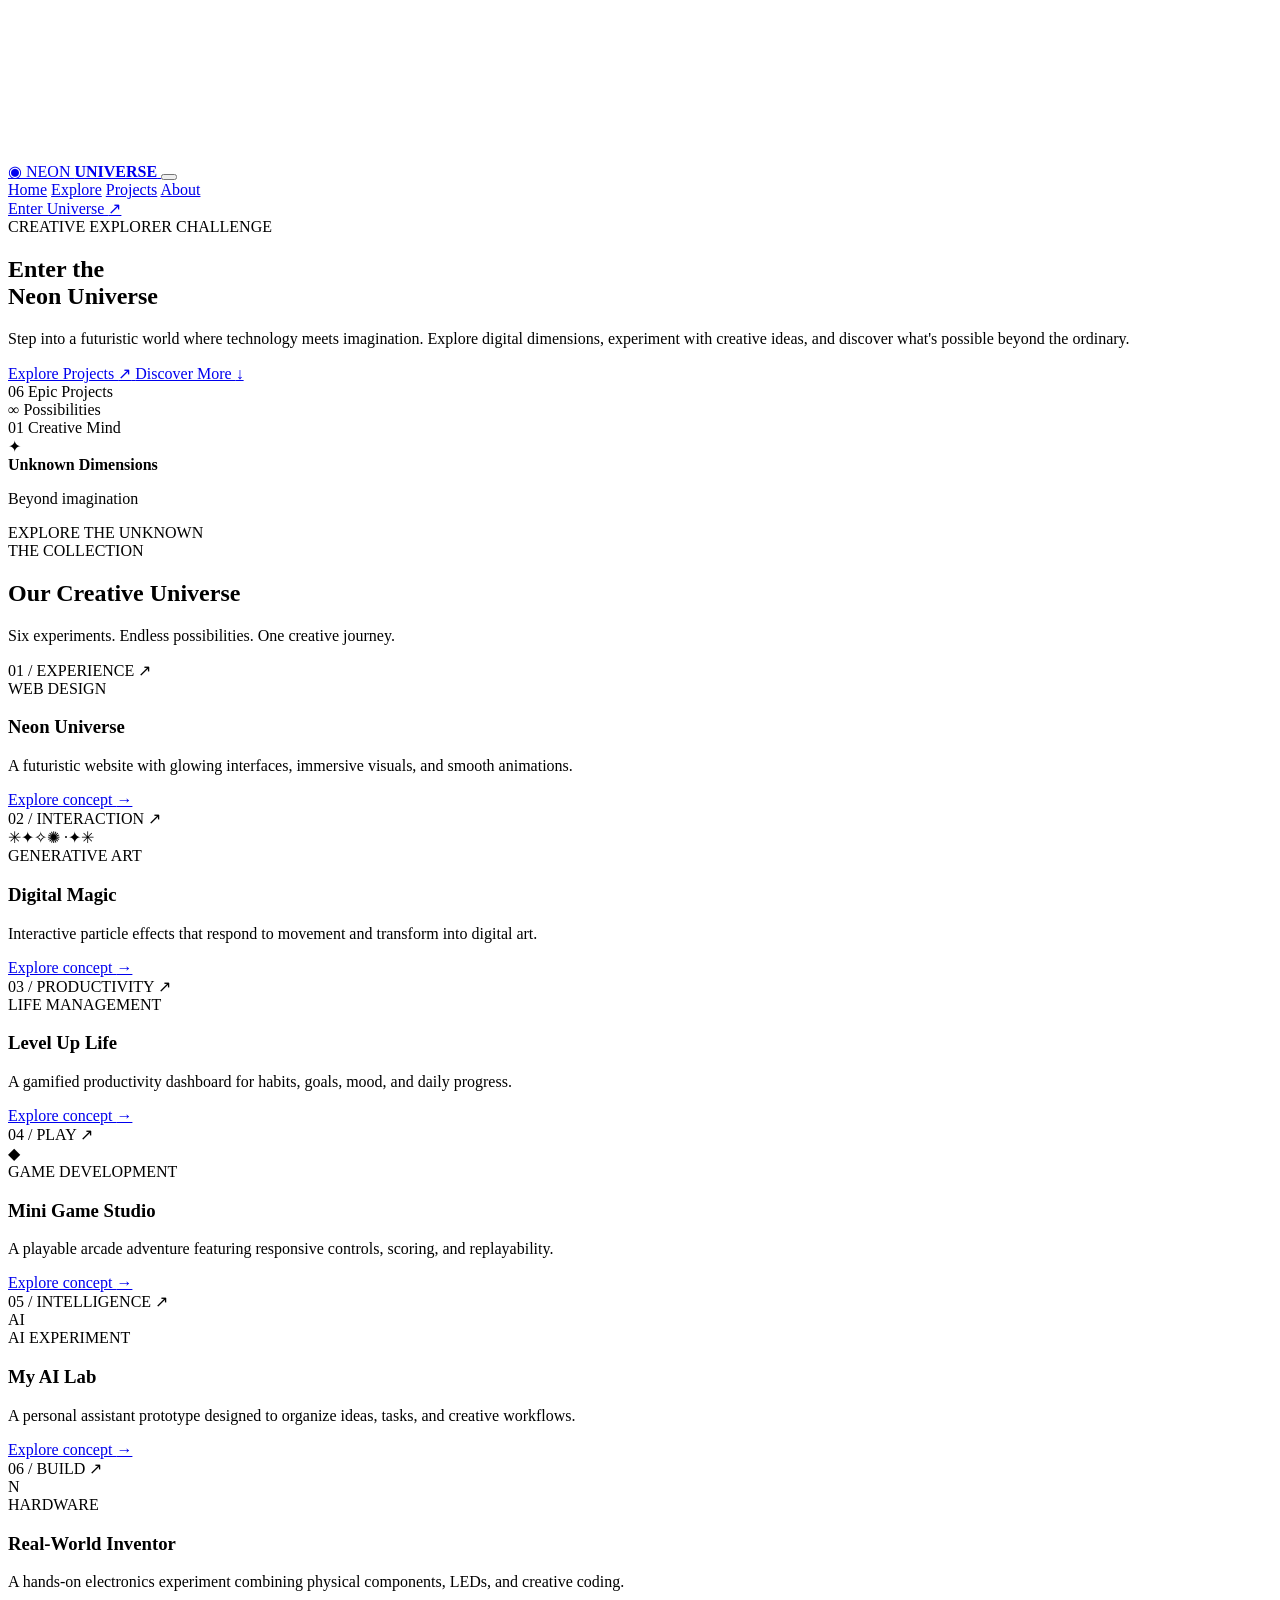
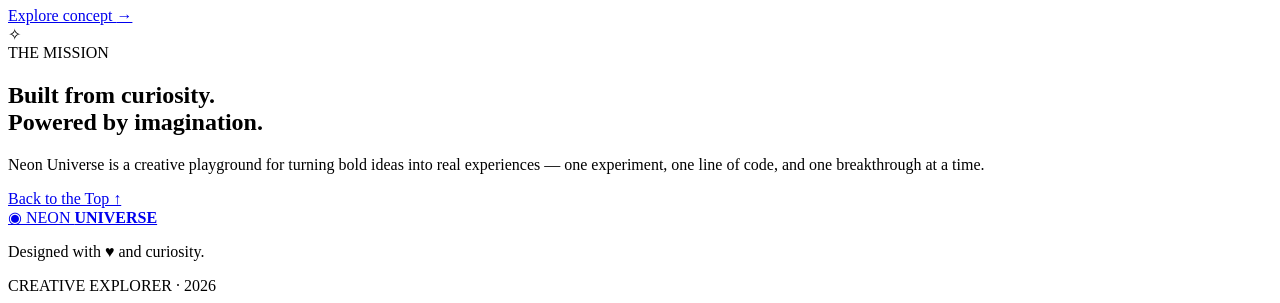
==== neon-universe/index.html @ ea3e5527 "Create index.html" ====
<!DOCTYPE html>
<html lang="en">
<head>
  <meta charset="UTF-8">
  <meta name="viewport" content="width=device-width, initial-scale=1.0">
  <meta name="theme-color" content="#050510">

  <title>Neon Universe | Explore Beyond</title>
  <meta name="description" content="Step into Neon Universe — a futuristic world of creative experiments, interactive projects, digital art and technology.">

  <link rel="preconnect" href="https://fonts.googleapis.com">
  <link rel="preconnect" href="https://fonts.gstatic.com" crossorigin>
  <link href="https://fonts.googleapis.com/css2?family=Inter:wght@400;500;600;700;800;900&display=swap" rel="stylesheet">

  <link rel="stylesheet" href="style.css">
  <script src="script.js" defer></script>
</head>

<body>
  <div class="ambient ambient-one"></div>
  <div class="ambient ambient-two"></div>
  <canvas id="starfield" aria-hidden="true"></canvas>

  <!-- Navigation -->
  <header class="site-header">
    <nav class="navbar container" aria-label="Main navigation">
      <a href="#home" class="brand" aria-label="Neon Universe home">
        <span class="brand-icon">◉</span>
        <span>NEON <strong>UNIVERSE</strong></span>
      </a>

      <button
        class="menu-toggle"
        id="menu-toggle"
        aria-label="Open navigation"
        aria-expanded="false"
        aria-controls="nav-links"
      >
        <span></span>
        <span></span>
        <span></span>
      </button>

      <div class="nav-links" id="nav-links">
        <a href="#home" class="nav-link active">Home</a>
        <a href="#explore" class="nav-link">Explore</a>
        <a href="#projects" class="nav-link">Projects</a>
        <a href="#about" class="nav-link">About</a>
      </div>

      <a href="#projects" class="nav-cta">
        Enter Universe <span aria-hidden="true">↗</span>
      </a>
    </nav>
  </header>

  <main>
    <!-- Hero -->
    <section class="hero container" id="home">
      <div class="hero-content">
        <div class="eyebrow">
          <span class="status-dot"></span>
          CREATIVE EXPLORER CHALLENGE
        </div>

        <h1>
          Enter the<br>
          <span class="gradient-text">Neon Universe</span>
        </h1>

        <p class="hero-description">
          Step into a futuristic world where technology meets imagination.
          Explore digital dimensions, experiment with creative ideas, and
          discover what's possible beyond the ordinary.
        </p>

        <div class="hero-actions">
          <a href="#projects" class="button button-primary">
            Explore Projects <span aria-hidden="true">↗</span>
          </a>

          <a href="#about" class="button button-secondary">
            Discover More <span aria-hidden="true">↓</span>
          </a>
        </div>

        <div class="hero-stats">
          <div class="stat">
            <span class="stat-number">06</span>
            <span class="stat-label">Epic Projects</span>
          </div>

          <div class="stat-divider"></div>

          <div class="stat">
            <span class="stat-number">∞</span>
            <span class="stat-label">Possibilities</span>
          </div>

          <div class="stat-divider"></div>

          <div class="stat">
            <span class="stat-number">01</span>
            <span class="stat-label">Creative Mind</span>
          </div>
        </div>
      </div>

      <div class="hero-visual" id="explore">
        <div class="orbit orbit-one"></div>
        <div class="orbit orbit-two"></div>
        <div class="orbit orbit-three"></div>

        <div class="planet">
          <div class="planet-glow"></div>
          <div class="planet-surface"></div>
        </div>

        <div class="planet-moon"></div>

        <div class="floating-card">
          <span class="floating-card-icon">✦</span>
          <div>
            <strong>Unknown Dimensions</strong>
            <p>Beyond imagination</p>
          </div>
          <span class="live-indicator"></span>
        </div>

        <div class="visual-caption">
          <span class="caption-line"></span>
          <span>EXPLORE THE UNKNOWN</span>
        </div>
      </div>
    </section>

    <!-- Projects -->
    <section class="projects-section container" id="projects">
      <div class="section-heading">
        <span class="section-kicker">THE COLLECTION</span>
        <h2>Our Creative <span class="gradient-text">Universe</span></h2>
        <p>Six experiments. Endless possibilities. One creative journey.</p>
      </div>

      <div class="project-grid">
        <article class="project-card project-neon">
          <div class="project-top">
            <span class="project-number">01 / EXPERIENCE</span>
            <span class="project-arrow">↗</span>
          </div>
          <div class="project-art art-planet">
            <div class="mini-orbit"></div>
            <div class="mini-planet"></div>
          </div>
          <div class="project-info">
            <span class="project-tag">WEB DESIGN</span>
            <h3>Neon Universe</h3>
            <p>A futuristic website with glowing interfaces, immersive visuals, and smooth animations.</p>
            <a href="#home" class="project-link">Explore concept <span>→</span></a>
          </div>
        </article>

        <article class="project-card project-particles">
          <div class="project-top">
            <span class="project-number">02 / INTERACTION</span>
            <span class="project-arrow">↗</span>
          </div>
          <div class="project-art art-particles">
            <span>✳</span><span>✦</span><span>✧</span><span>✺</span>
            <span>·</span><span>✦</span><span>✳</span>
          </div>
          <div class="project-info">
            <span class="project-tag">GENERATIVE ART</span>
            <h3>Digital Magic</h3>
            <p>Interactive particle effects that respond to movement and transform into digital art.</p>
            <a href="#about" class="project-link">Explore concept <span>→</span></a>
          </div>
        </article>

        <article class="project-card project-life">
          <div class="project-top">
            <span class="project-number">03 / PRODUCTIVITY</span>
            <span class="project-arrow">↗</span>
          </div>
          <div class="project-art art-dashboard">
            <div class="dashboard-window">
              <span class="dashboard-dot"></span>
              <span class="dashboard-dot"></span>
              <span class="dashboard-dot"></span>
              <div class="dashboard-ring"></div>
              <div class="dashboard-bars">
                <i></i><i></i><i></i><i></i><i></i><i></i>
              </div>
            </div>
          </div>
          <div class="project-info">
            <span class="project-tag">LIFE MANAGEMENT</span>
            <h3>Level Up Life</h3>
            <p>A gamified productivity dashboard for habits, goals, mood, and daily progress.</p>
            <a href="#about" class="project-link">Explore concept <span>→</span></a>
          </div>
        </article>

        <article class="project-card project-game">
          <div class="project-top">
            <span class="project-number">04 / PLAY</span>
            <span class="project-arrow">↗</span>
          </div>
          <div class="project-art art-game">
            <div class="game-star star-a"></div>
            <div class="game-star star-b"></div>
            <div class="game-platform platform-a"></div>
            <div class="game-platform platform-b"></div>
            <div class="game-character">◆</div>
          </div>
          <div class="project-info">
            <span class="project-tag">GAME DEVELOPMENT</span>
            <h3>Mini Game Studio</h3>
            <p>A playable arcade adventure featuring responsive controls, scoring, and replayability.</p>
            <a href="#about" class="project-link">Explore concept <span>→</span></a>
          </div>
        </article>

        <article class="project-card project-ai">
          <div class="project-top">
            <span class="project-number">05 / INTELLIGENCE</span>
            <span class="project-arrow">↗</span>
          </div>
          <div class="project-art art-ai">
            <div class="ai-core">AI</div>
            <div class="ai-ring ai-ring-one"></div>
            <div class="ai-ring ai-ring-two"></div>
            <span class="ai-node node-a"></span>
            <span class="ai-node node-b"></span>
            <span class="ai-node node-c"></span>
          </div>
          <div class="project-info">
            <span class="project-tag">AI EXPERIMENT</span>
            <h3>My AI Lab</h3>
            <p>A personal assistant prototype designed to organize ideas, tasks, and creative workflows.</p>
            <a href="#about" class="project-link">Explore concept <span>→</span></a>
          </div>
        </article>

        <article class="project-card project-inventor">
          <div class="project-top">
            <span class="project-number">06 / BUILD</span>
            <span class="project-arrow">↗</span>
          </div>
          <div class="project-art art-hardware">
            <div class="hardware-chip">N</div>
            <div class="circuit circuit-a"></div>
            <div class="circuit circuit-b"></div>
            <div class="circuit circuit-c"></div>
          </div>
          <div class="project-info">
            <span class="project-tag">HARDWARE</span>
            <h3>Real-World Inventor</h3>
            <p>A hands-on electronics experiment combining physical components, LEDs, and creative coding.</p>
            <a href="#about" class="project-link">Explore concept <span>→</span></a>
          </div>
        </article>
      </div>
    </section>

    <!-- About -->
    <section class="about-section container" id="about">
      <div class="about-panel">
        <div class="about-symbol">✧</div>
        <div class="about-content">
          <span class="section-kicker">THE MISSION</span>
          <h2>Built from curiosity.<br><span class="gradient-text">Powered by imagination.</span></h2>
          <p>
            Neon Universe is a creative playground for turning bold ideas into
            real experiences — one experiment, one line of code, and one
            breakthrough at a time.
          </p>
          <a href="#home" class="button button-primary">Back to the Top ↑</a>
        </div>
      </div>
    </section>
  </main>

  <!-- Footer -->
  <footer class="site-footer">
    <div class="container footer-inner">
      <a href="#home" class="brand">
        <span class="brand-icon">◉</span>
        <span>NEON <strong>UNIVERSE</strong></span>
      </a>

      <p>Designed with <span class="heart">♥</span> and curiosity.</p>

      <span class="footer-credit">CREATIVE EXPLORER · 2026</span>
    </div>
  </footer>
</body>
</html>
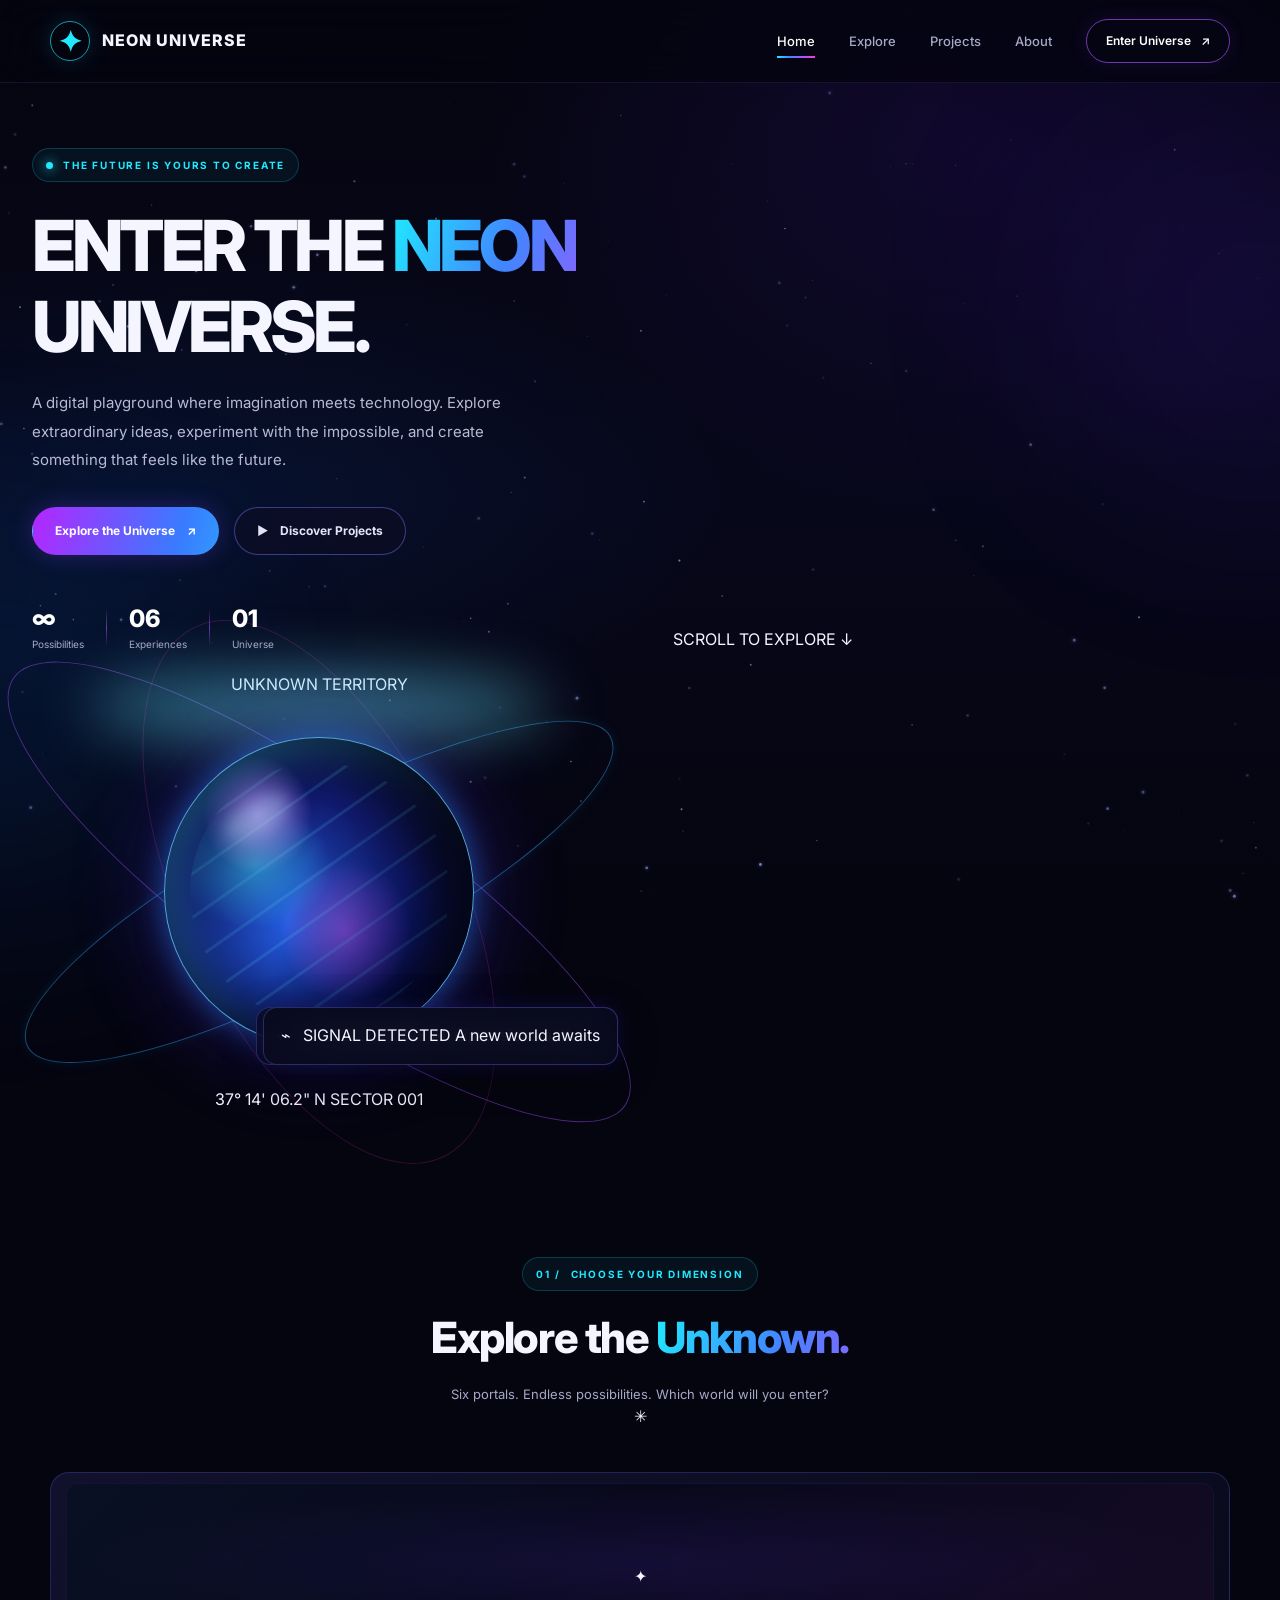
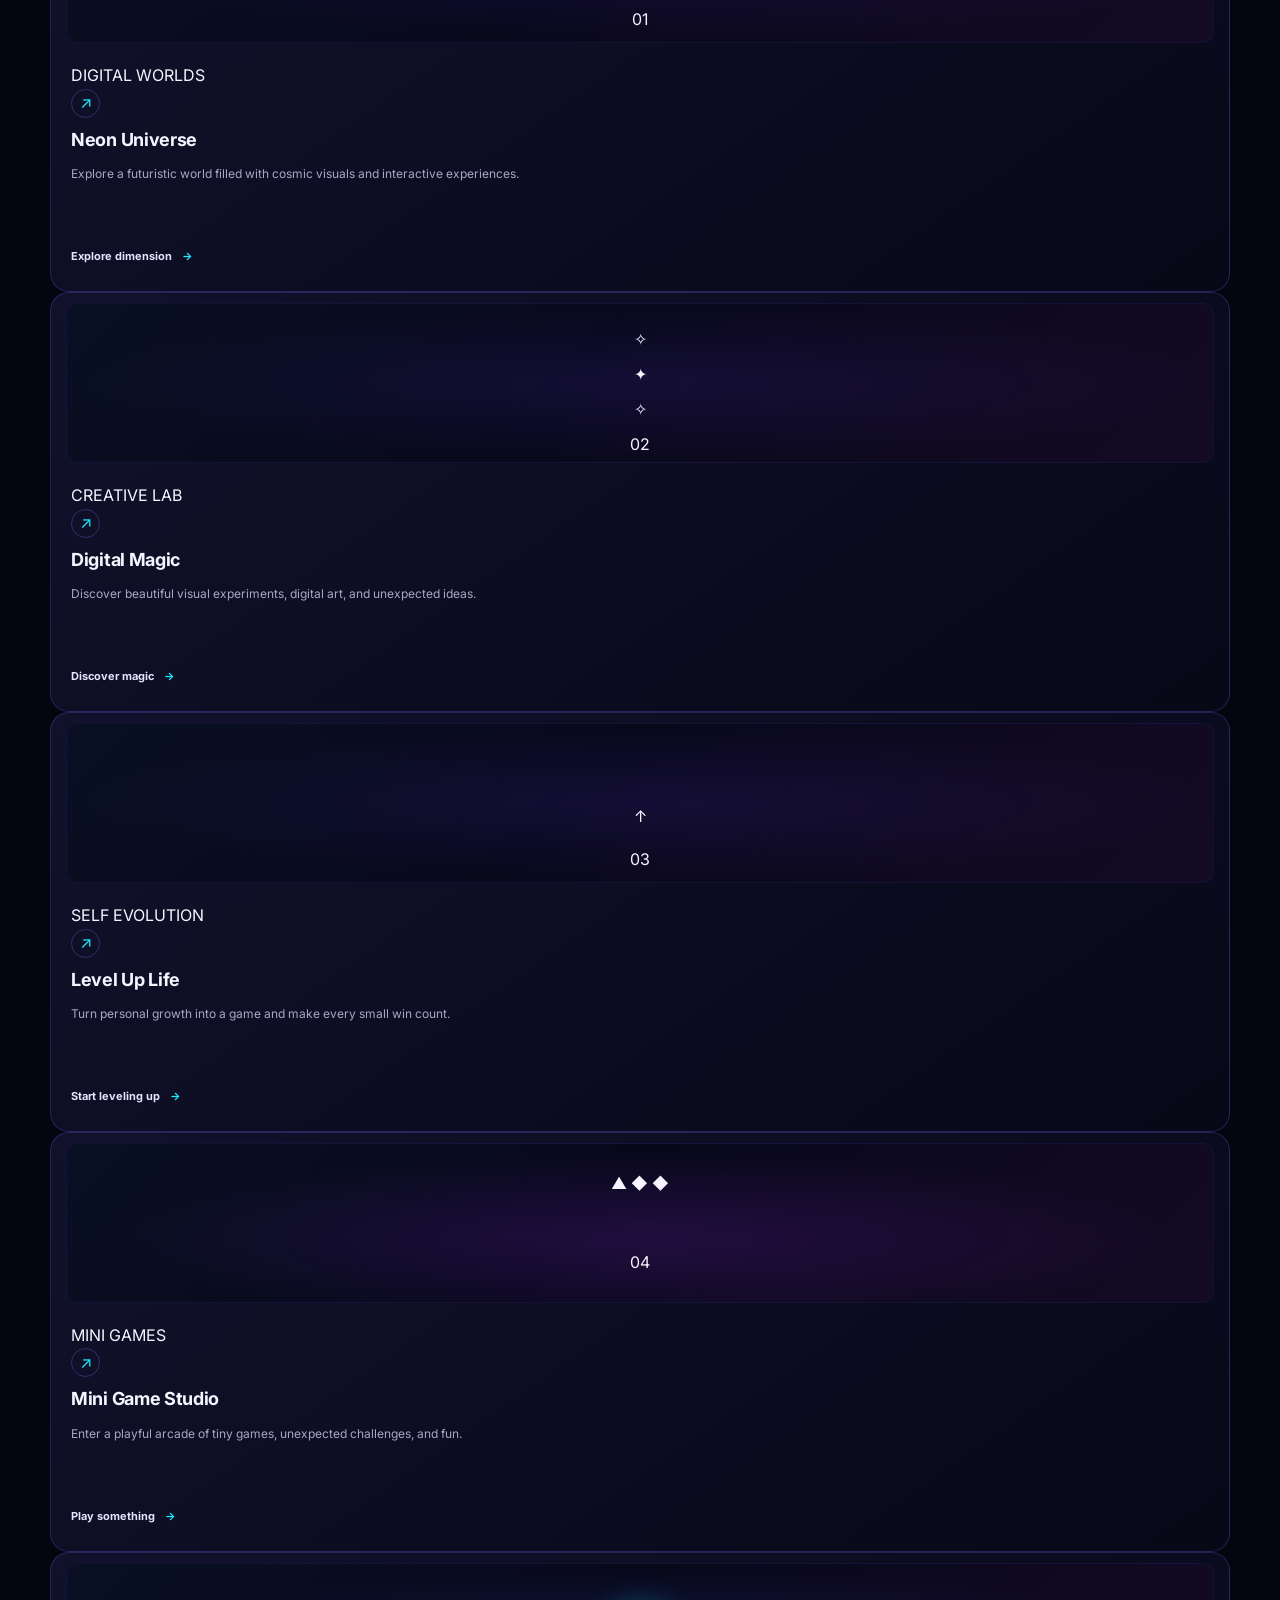
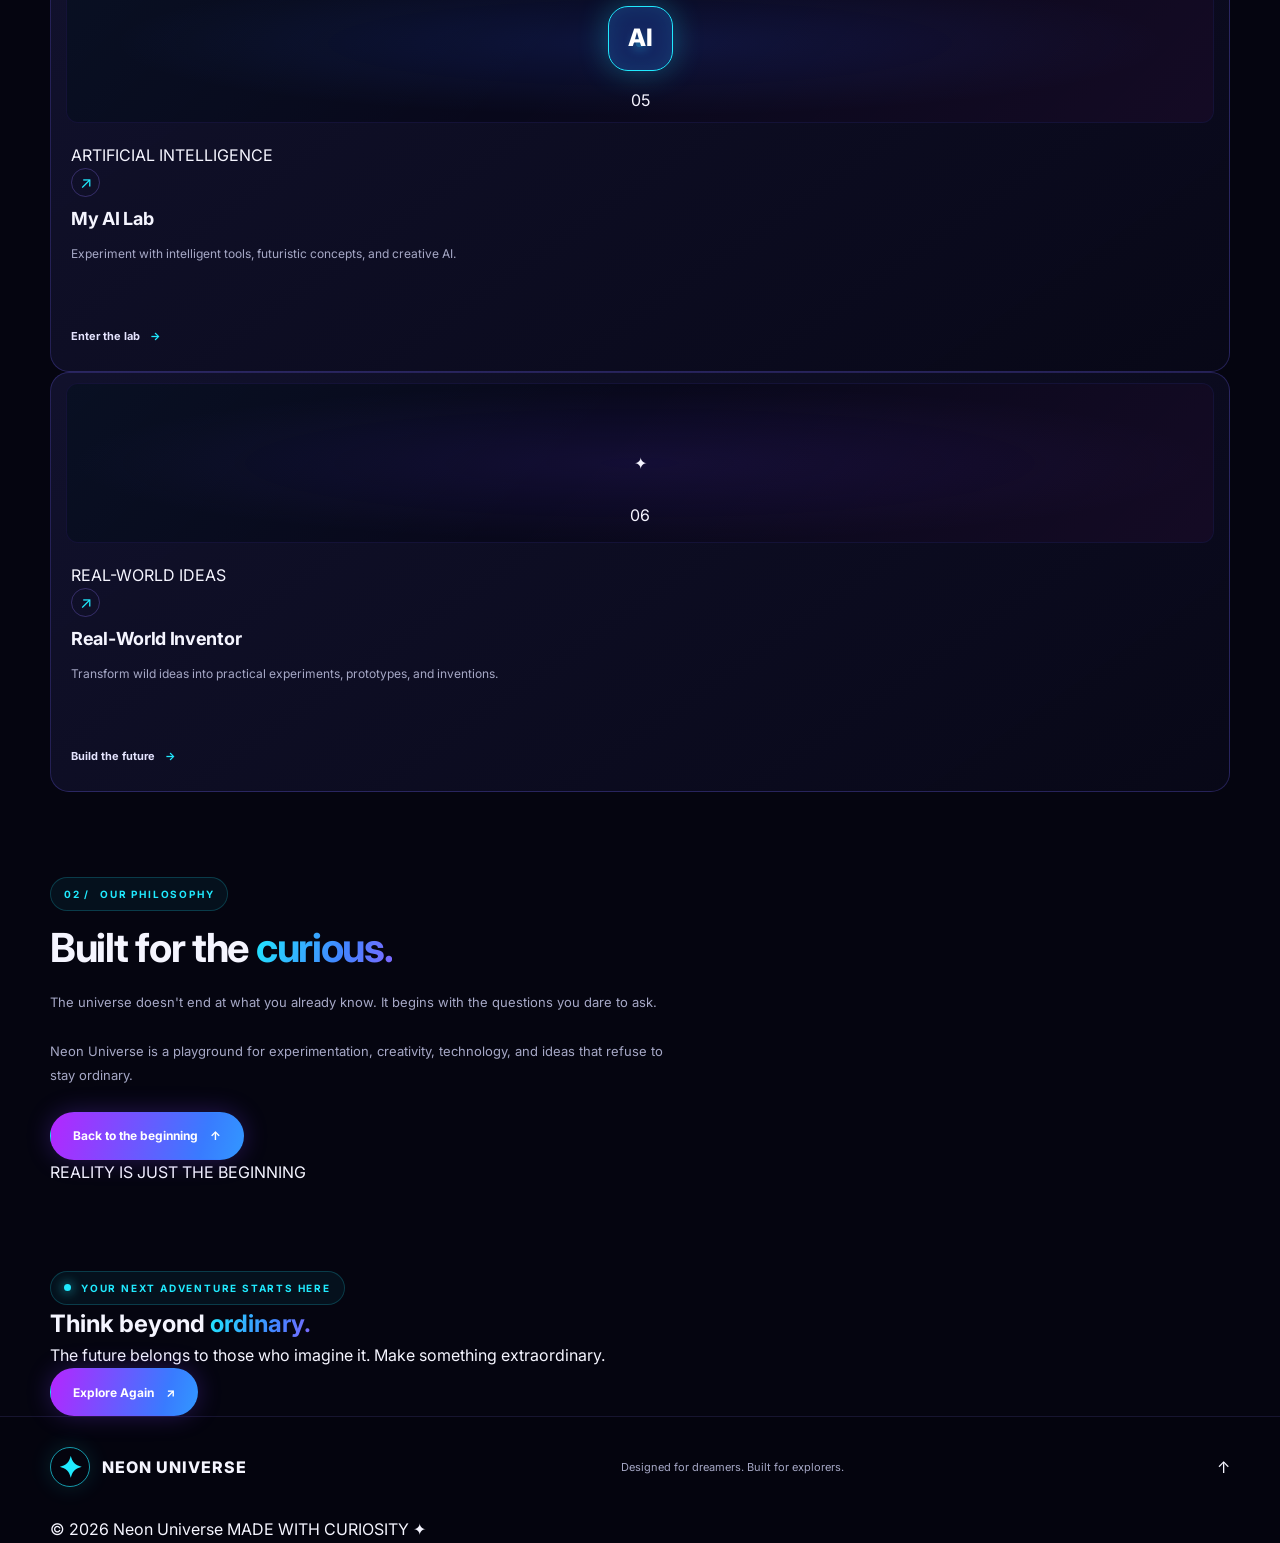
==== commit 0a24a383: "Update index.html" ====
--- a/neon-universe/index.html
+++ b/neon-universe/index.html
@@ -2,38 +2,52 @@
 <!DOCTYPE html>
 <html lang="en">
 <head>
-  <meta charset="UTF-8">
-  <meta name="viewport" content="width=device-width, initial-scale=1.0">
-  <meta name="theme-color" content="#050510">
-
-  <title>Neon Universe | Explore Beyond</title>
-  <meta name="description" content="Step into Neon Universe — a futuristic world of creative experiments, interactive projects, digital art and technology.">
-
-  <link rel="preconnect" href="https://fonts.googleapis.com">
-  <link rel="preconnect" href="https://fonts.gstatic.com" crossorigin>
-  <link href="https://fonts.googleapis.com/css2?family=Inter:wght@400;500;600;700;800;900&display=swap" rel="stylesheet">
-
-  <link rel="stylesheet" href="style.css">
+  <meta charset="UTF-8" />
+  <meta name="viewport" content="width=device-width, initial-scale=1.0" />
+  <meta name="theme-color" content="#070711" />
+
+  <meta
+    name="description"
+    content="Enter Neon Universe — an interactive digital playground exploring creativity, technology, futuristic worlds, and imagination."
+  />
+
+  <title>Neon Universe — Beyond Imagination</title>
+
+  <link rel="preconnect" href="https://fonts.googleapis.com" />
+  <link rel="preconnect" href="https://fonts.gstatic.com" crossorigin />
+
+  <link
+    href="https://fonts.googleapis.com/css2?family=Inter:wght@400;500;600;700;800&family=Orbitron:wght@400;500;600;700;800;900&display=swap"
+    rel="stylesheet"
+  />
+
+  <link rel="stylesheet" href="style.css" />
   <script src="script.js" defer></script>
 </head>
 
 <body>
-  <div class="ambient ambient-one"></div>
-  <div class="ambient ambient-two"></div>
+  <!-- Interactive cursor glow -->
+  <div class="cursor-glow" aria-hidden="true"></div>
+
+  <!-- Background atmosphere -->
+  <div class="ambient ambient-one" aria-hidden="true"></div>
+  <div class="ambient ambient-two" aria-hidden="true"></div>
+  <div class="ambient ambient-three" aria-hidden="true"></div>
+
   <canvas id="starfield" aria-hidden="true"></canvas>
 
   <!-- Navigation -->
   <header class="site-header">
     <nav class="navbar container" aria-label="Main navigation">
-      <a href="#home" class="brand" aria-label="Neon Universe home">
-        <span class="brand-icon">◉</span>
-        <span>NEON <strong>UNIVERSE</strong></span>
+      <a class="brand" href="#home" aria-label="Neon Universe home">
+        <span class="brand-icon" aria-hidden="true">✦</span>
+        <span>NEON<span class="brand-accent"> UNIVERSE</span></span>
       </a>
 
       <button
         class="menu-toggle"
-        id="menu-toggle"
-        aria-label="Open navigation"
+        type="button"
+        aria-label="Toggle navigation"
         aria-expanded="false"
         aria-controls="nav-links"
       >
@@ -43,241 +57,379 @@
       </button>
 
       <div class="nav-links" id="nav-links">
-        <a href="#home" class="nav-link active">Home</a>
-        <a href="#explore" class="nav-link">Explore</a>
-        <a href="#projects" class="nav-link">Projects</a>
-        <a href="#about" class="nav-link">About</a>
+        <a class="nav-link active" href="#home">Home</a>
+        <a class="nav-link" href="#explore">Explore</a>
+        <a class="nav-link" href="#projects">Projects</a>
+        <a class="nav-link" href="#about">About</a>
+        <a class="nav-cta" href="#projects">
+          Enter Universe <span aria-hidden="true">↗</span>
+        </a>
       </div>
-
-      <a href="#projects" class="nav-cta">
-        Enter Universe <span aria-hidden="true">↗</span>
-      </a>
     </nav>
   </header>
 
   <main>
     <!-- Hero -->
-    <section class="hero container" id="home">
-      <div class="hero-content">
-        <div class="eyebrow">
-          <span class="status-dot"></span>
-          CREATIVE EXPLORER CHALLENGE
-        </div>
-
-        <h1>
-          Enter the<br>
-          <span class="gradient-text">Neon Universe</span>
-        </h1>
-
-        <p class="hero-description">
-          Step into a futuristic world where technology meets imagination.
-          Explore digital dimensions, experiment with creative ideas, and
-          discover what's possible beyond the ordinary.
-        </p>
-
-        <div class="hero-actions">
-          <a href="#projects" class="button button-primary">
-            Explore Projects <span aria-hidden="true">↗</span>
-          </a>
-
-          <a href="#about" class="button button-secondary">
-            Discover More <span aria-hidden="true">↓</span>
-          </a>
-        </div>
-
-        <div class="hero-stats">
-          <div class="stat">
-            <span class="stat-number">06</span>
-            <span class="stat-label">Epic Projects</span>
-          </div>
-
-          <div class="stat-divider"></div>
-
-          <div class="stat">
-            <span class="stat-number">∞</span>
-            <span class="stat-label">Possibilities</span>
-          </div>
-
-          <div class="stat-divider"></div>
-
-          <div class="stat">
-            <span class="stat-number">01</span>
-            <span class="stat-label">Creative Mind</span>
+    <section class="hero section" id="home">
+      <div class="container hero-grid">
+        <div class="hero-content">
+          <div class="eyebrow">
+            <span class="status-dot" aria-hidden="true"></span>
+            <span>THE FUTURE IS YOURS TO CREATE</span>
+          </div>
+
+          <h1>
+            ENTER THE
+            <span class="gradient-text">NEON</span>
+            <span class="outline-text">UNIVERSE<span class="hero-period">.</span></span>
+          </h1>
+
+          <p class="hero-description">
+            A digital playground where imagination meets technology.
+            Explore extraordinary ideas, experiment with the impossible,
+            and create something that feels like the future.
+          </p>
+
+          <div class="hero-actions">
+            <a class="button button-primary" href="#explore">
+              Explore the Universe
+              <span aria-hidden="true">↗</span>
+            </a>
+
+            <a class="button button-secondary" href="#projects">
+              <span class="play-icon" aria-hidden="true">▶</span>
+              Discover Projects
+            </a>
+          </div>
+
+          <div class="hero-stats">
+            <div class="stat">
+              <span class="stat-number">∞</span>
+              <span class="stat-label">Possibilities</span>
+            </div>
+
+            <div class="stat-divider" aria-hidden="true"></div>
+
+            <div class="stat">
+              <span class="stat-number">06</span>
+              <span class="stat-label">Experiences</span>
+            </div>
+
+            <div class="stat-divider" aria-hidden="true"></div>
+
+            <div class="stat">
+              <span class="stat-number">01</span>
+              <span class="stat-label">Universe</span>
+            </div>
+          </div>
+        </div>
+
+        <!-- Planet and orbital visual -->
+        <div class="hero-visual" id="explore" aria-label="A futuristic neon planet surrounded by orbital rings">
+          <div class="visual-label visual-label-top">
+            <span class="label-line" aria-hidden="true"></span>
+            <span>UNKNOWN TERRITORY</span>
+          </div>
+
+          <div class="planet-system">
+            <div class="orbit orbit-one"></div>
+            <div class="orbit orbit-two"></div>
+            <div class="orbit orbit-three"></div>
+
+            <div class="planet-glow"></div>
+
+            <div class="planet">
+              <div class="planet-shine"></div>
+              <div class="planet-surface"></div>
+              <div class="planet-shadow"></div>
+            </div>
+
+            <div class="moon"></div>
+            <div class="planet-particle particle-one"></div>
+            <div class="planet-particle particle-two"></div>
+            <div class="planet-particle particle-three"></div>
+
+            <div class="floating-card floating-card-top">
+              <span class="floating-icon cyan" aria-hidden="true">✧</span>
+              <div>
+                <span class="floating-title">SYSTEM ONLINE</span>
+                <span class="floating-subtitle">All dimensions active</span>
+              </div>
+              <span class="mini-status" aria-hidden="true"></span>
+            </div>
+
+            <div class="floating-card floating-card-bottom">
+              <span class="signal-icon" aria-hidden="true">⌁</span>
+              <div>
+                <span class="floating-title">SIGNAL DETECTED</span>
+                <span class="floating-subtitle">A new world awaits</span>
+              </div>
+            </div>
+          </div>
+
+          <div class="visual-label visual-label-bottom">
+            <span class="coordinates">37° 14' 06.2" N</span>
+            <span class="label-line" aria-hidden="true"></span>
+            <span>SECTOR 001</span>
           </div>
         </div>
       </div>
 
-      <div class="hero-visual" id="explore">
-        <div class="orbit orbit-one"></div>
-        <div class="orbit orbit-two"></div>
-        <div class="orbit orbit-three"></div>
-
-        <div class="planet">
-          <div class="planet-glow"></div>
-          <div class="planet-surface"></div>
-        </div>
-
-        <div class="planet-moon"></div>
-
-        <div class="floating-card">
-          <span class="floating-card-icon">✦</span>
-          <div>
-            <strong>Unknown Dimensions</strong>
-            <p>Beyond imagination</p>
-          </div>
-          <span class="live-indicator"></span>
-        </div>
-
-        <div class="visual-caption">
-          <span class="caption-line"></span>
-          <span>EXPLORE THE UNKNOWN</span>
+      <a class="scroll-indicator" href="#projects">
+        <span class="scroll-line" aria-hidden="true"></span>
+        <span>SCROLL TO EXPLORE</span>
+        <span aria-hidden="true">↓</span>
+      </a>
+    </section>
+
+    <!-- Projects -->
+    <section class="projects-section section" id="projects">
+      <div class="container">
+        <div class="section-heading">
+          <div class="eyebrow">
+            <span class="section-index">01 /</span>
+            <span>CHOOSE YOUR DIMENSION</span>
+          </div>
+
+          <div class="heading-row">
+            <div>
+              <h2>Explore the <span class="gradient-text">Unknown.</span></h2>
+              <p class="section-description">
+                Six portals. Endless possibilities. Which world will you enter?
+              </p>
+            </div>
+
+            <span class="heading-decoration" aria-hidden="true">✳</span>
+          </div>
+        </div>
+
+        <div class="projects-grid">
+          <!-- Project 1 -->
+          <article class="project-card">
+            <div class="project-art art-universe">
+              <div class="art-grid" aria-hidden="true"></div>
+              <div class="art-orbit art-orbit-one" aria-hidden="true"></div>
+              <div class="art-orbit art-orbit-two" aria-hidden="true"></div>
+              <div class="art-planet" aria-hidden="true"></div>
+              <span class="art-symbol" aria-hidden="true">✦</span>
+              <span class="art-number">01</span>
+            </div>
+
+            <div class="project-info">
+              <div class="project-meta">
+                <span class="project-category">DIGITAL WORLDS</span>
+                <span class="project-arrow" aria-hidden="true">↗</span>
+              </div>
+              <h3>Neon Universe</h3>
+              <p>Explore a futuristic world filled with cosmic visuals and interactive experiences.</p>
+              <a class="project-link" href="#about">
+                Explore dimension <span aria-hidden="true">→</span>
+              </a>
+            </div>
+          </article>
+
+          <!-- Project 2 -->
+          <article class="project-card">
+            <div class="project-art art-magic">
+              <div class="magic-ring magic-ring-one" aria-hidden="true"></div>
+              <div class="magic-ring magic-ring-two" aria-hidden="true"></div>
+              <div class="magic-core" aria-hidden="true">✧</div>
+              <span class="magic-spark spark-one" aria-hidden="true">✦</span>
+              <span class="magic-spark spark-two" aria-hidden="true">✧</span>
+              <span class="art-number">02</span>
+            </div>
+
+            <div class="project-info">
+              <div class="project-meta">
+                <span class="project-category">CREATIVE LAB</span>
+                <span class="project-arrow" aria-hidden="true">↗</span>
+              </div>
+              <h3>Digital Magic</h3>
+              <p>Discover beautiful visual experiments, digital art, and unexpected ideas.</p>
+              <a class="project-link" href="#about">
+                Discover magic <span aria-hidden="true">→</span>
+              </a>
+            </div>
+          </article>
+
+          <!-- Project 3 -->
+          <article class="project-card">
+            <div class="project-art art-level">
+              <div class="level-sun" aria-hidden="true"></div>
+              <div class="level-mountain mountain-one" aria-hidden="true"></div>
+              <div class="level-mountain mountain-two" aria-hidden="true"></div>
+              <div class="level-platform" aria-hidden="true"></div>
+              <span class="level-symbol" aria-hidden="true">↑</span>
+              <span class="art-number">03</span>
+            </div>
+
+            <div class="project-info">
+              <div class="project-meta">
+                <span class="project-category">SELF EVOLUTION</span>
+                <span class="project-arrow" aria-hidden="true">↗</span>
+              </div>
+              <h3>Level Up Life</h3>
+              <p>Turn personal growth into a game and make every small win count.</p>
+              <a class="project-link" href="#about">
+                Start leveling up <span aria-hidden="true">→</span>
+              </a>
+            </div>
+          </article>
+
+          <!-- Project 4 -->
+          <article class="project-card">
+            <div class="project-art art-game">
+              <div class="game-window">
+                <div class="game-window-bar">
+                  <span></span><span></span><span></span>
+                </div>
+                <div class="game-screen">
+                  <span class="game-player" aria-hidden="true">▲</span>
+                  <span class="game-enemy enemy-one" aria-hidden="true">◆</span>
+                  <span class="game-enemy enemy-two" aria-hidden="true">◆</span>
+                  <span class="game-ground" aria-hidden="true"></span>
+                </div>
+              </div>
+              <span class="art-number">04</span>
+            </div>
+
+            <div class="project-info">
+              <div class="project-meta">
+                <span class="project-category">MINI GAMES</span>
+                <span class="project-arrow" aria-hidden="true">↗</span>
+              </div>
+              <h3>Mini Game Studio</h3>
+              <p>Enter a playful arcade of tiny games, unexpected challenges, and fun.</p>
+              <a class="project-link" href="#about">
+                Play something <span aria-hidden="true">→</span>
+              </a>
+            </div>
+          </article>
+
+          <!-- Project 5 -->
+          <article class="project-card">
+            <div class="project-art art-ai">
+              <div class="ai-orbit ai-orbit-one" aria-hidden="true"></div>
+              <div class="ai-orbit ai-orbit-two" aria-hidden="true"></div>
+              <div class="ai-core" aria-hidden="true">
+                <span>AI</span>
+              </div>
+              <span class="ai-node ai-node-one" aria-hidden="true"></span>
+              <span class="ai-node ai-node-two" aria-hidden="true"></span>
+              <span class="ai-node ai-node-three" aria-hidden="true"></span>
+              <span class="art-number">05</span>
+            </div>
+
+            <div class="project-info">
+              <div class="project-meta">
+                <span class="project-category">ARTIFICIAL INTELLIGENCE</span>
+                <span class="project-arrow" aria-hidden="true">↗</span>
+              </div>
+              <h3>My AI Lab</h3>
+              <p>Experiment with intelligent tools, futuristic concepts, and creative AI.</p>
+              <a class="project-link" href="#about">
+                Enter the lab <span aria-hidden="true">→</span>
+              </a>
+            </div>
+          </article>
+
+          <!-- Project 6 -->
+          <article class="project-card">
+            <div class="project-art art-inventor">
+              <div class="inventor-cube">
+                <span class="cube-face cube-front" aria-hidden="true"></span>
+                <span class="cube-face cube-side" aria-hidden="true"></span>
+                <span class="cube-face cube-top" aria-hidden="true"></span>
+              </div>
+              <div class="inventor-rays" aria-hidden="true"></div>
+              <span class="inventor-spark" aria-hidden="true">✦</span>
+              <span class="art-number">06</span>
+            </div>
+
+            <div class="project-info">
+              <div class="project-meta">
+                <span class="project-category">REAL-WORLD IDEAS</span>
+                <span class="project-arrow" aria-hidden="true">↗</span>
+              </div>
+              <h3>Real-World Inventor</h3>
+              <p>Transform wild ideas into practical experiments, prototypes, and inventions.</p>
+              <a class="project-link" href="#about">
+                Build the future <span aria-hidden="true">→</span>
+              </a>
+            </div>
+          </article>
         </div>
       </div>
     </section>
 
-    <!-- Projects -->
-    <section class="projects-section container" id="projects">
-      <div class="section-heading">
-        <span class="section-kicker">THE COLLECTION</span>
-        <h2>Our Creative <span class="gradient-text">Universe</span></h2>
-        <p>Six experiments. Endless possibilities. One creative journey.</p>
-      </div>
-
-      <div class="project-grid">
-        <article class="project-card project-neon">
-          <div class="project-top">
-            <span class="project-number">01 / EXPERIENCE</span>
-            <span class="project-arrow">↗</span>
-          </div>
-          <div class="project-art art-planet">
-            <div class="mini-orbit"></div>
-            <div class="mini-planet"></div>
-          </div>
-          <div class="project-info">
-            <span class="project-tag">WEB DESIGN</span>
-            <h3>Neon Universe</h3>
-            <p>A futuristic website with glowing interfaces, immersive visuals, and smooth animations.</p>
-            <a href="#home" class="project-link">Explore concept <span>→</span></a>
-          </div>
-        </article>
-
-        <article class="project-card project-particles">
-          <div class="project-top">
-            <span class="project-number">02 / INTERACTION</span>
-            <span class="project-arrow">↗</span>
-          </div>
-          <div class="project-art art-particles">
-            <span>✳</span><span>✦</span><span>✧</span><span>✺</span>
-            <span>·</span><span>✦</span><span>✳</span>
-          </div>
-          <div class="project-info">
-            <span class="project-tag">GENERATIVE ART</span>
-            <h3>Digital Magic</h3>
-            <p>Interactive particle effects that respond to movement and transform into digital art.</p>
-            <a href="#about" class="project-link">Explore concept <span>→</span></a>
-          </div>
-        </article>
-
-        <article class="project-card project-life">
-          <div class="project-top">
-            <span class="project-number">03 / PRODUCTIVITY</span>
-            <span class="project-arrow">↗</span>
-          </div>
-          <div class="project-art art-dashboard">
-            <div class="dashboard-window">
-              <span class="dashboard-dot"></span>
-              <span class="dashboard-dot"></span>
-              <span class="dashboard-dot"></span>
-              <div class="dashboard-ring"></div>
-              <div class="dashboard-bars">
-                <i></i><i></i><i></i><i></i><i></i><i></i>
-              </div>
-            </div>
-          </div>
-          <div class="project-info">
-            <span class="project-tag">LIFE MANAGEMENT</span>
-            <h3>Level Up Life</h3>
-            <p>A gamified productivity dashboard for habits, goals, mood, and daily progress.</p>
-            <a href="#about" class="project-link">Explore concept <span>→</span></a>
-          </div>
-        </article>
-
-        <article class="project-card project-game">
-          <div class="project-top">
-            <span class="project-number">04 / PLAY</span>
-            <span class="project-arrow">↗</span>
-          </div>
-          <div class="project-art art-game">
-            <div class="game-star star-a"></div>
-            <div class="game-star star-b"></div>
-            <div class="game-platform platform-a"></div>
-            <div class="game-platform platform-b"></div>
-            <div class="game-character">◆</div>
-          </div>
-          <div class="project-info">
-            <span class="project-tag">GAME DEVELOPMENT</span>
-            <h3>Mini Game Studio</h3>
-            <p>A playable arcade adventure featuring responsive controls, scoring, and replayability.</p>
-            <a href="#about" class="project-link">Explore concept <span>→</span></a>
-          </div>
-        </article>
-
-        <article class="project-card project-ai">
-          <div class="project-top">
-            <span class="project-number">05 / INTELLIGENCE</span>
-            <span class="project-arrow">↗</span>
-          </div>
-          <div class="project-art art-ai">
-            <div class="ai-core">AI</div>
-            <div class="ai-ring ai-ring-one"></div>
-            <div class="ai-ring ai-ring-two"></div>
-            <span class="ai-node node-a"></span>
-            <span class="ai-node node-b"></span>
-            <span class="ai-node node-c"></span>
-          </div>
-          <div class="project-info">
-            <span class="project-tag">AI EXPERIMENT</span>
-            <h3>My AI Lab</h3>
-            <p>A personal assistant prototype designed to organize ideas, tasks, and creative workflows.</p>
-            <a href="#about" class="project-link">Explore concept <span>→</span></a>
-          </div>
-        </article>
-
-        <article class="project-card project-inventor">
-          <div class="project-top">
-            <span class="project-number">06 / BUILD</span>
-            <span class="project-arrow">↗</span>
-          </div>
-          <div class="project-art art-hardware">
-            <div class="hardware-chip">N</div>
-            <div class="circuit circuit-a"></div>
-            <div class="circuit circuit-b"></div>
-            <div class="circuit circuit-c"></div>
-          </div>
-          <div class="project-info">
-            <span class="project-tag">HARDWARE</span>
-            <h3>Real-World Inventor</h3>
-            <p>A hands-on electronics experiment combining physical components, LEDs, and creative coding.</p>
-            <a href="#about" class="project-link">Explore concept <span>→</span></a>
-          </div>
-        </article>
+    <!-- About -->
+    <section class="about-section section" id="about">
+      <div class="container about-grid">
+        <div class="about-content">
+          <div class="eyebrow">
+            <span class="section-index">02 /</span>
+            <span>OUR PHILOSOPHY</span>
+          </div>
+
+          <h2>
+            Built for the
+            <span class="gradient-text">curious.</span>
+          </h2>
+
+          <p>
+            The universe doesn't end at what you already know.
+            It begins with the questions you dare to ask.
+          </p>
+
+          <p>
+            Neon Universe is a playground for experimentation, creativity,
+            technology, and ideas that refuse to stay ordinary.
+          </p>
+
+          <a class="button button-primary" href="#home">
+            Back to the beginning <span aria-hidden="true">↑</span>
+          </a>
+        </div>
+
+        <div class="about-visual">
+          <div class="about-frame">
+            <div class="about-frame-grid" aria-hidden="true"></div>
+            <div class="about-portal">
+              <div class="portal-ring portal-ring-one"></div>
+              <div class="portal-ring portal-ring-two"></div>
+              <div class="portal-ring portal-ring-three"></div>
+              <div class="portal-core"></div>
+            </div>
+
+            <div class="about-caption">
+              <span class="status-dot" aria-hidden="true"></span>
+              <span>REALITY IS JUST THE BEGINNING</span>
+            </div>
+            <span class="about-corner about-corner-one" aria-hidden="true"></span>
+            <span class="about-corner about-corner-two" aria-hidden="true"></span>
+          </div>
+        </div>
       </div>
     </section>
 
-    <!-- About -->
-    <section class="about-section container" id="about">
-      <div class="about-panel">
-        <div class="about-symbol">✧</div>
-        <div class="about-content">
-          <span class="section-kicker">THE MISSION</span>
-          <h2>Built from curiosity.<br><span class="gradient-text">Powered by imagination.</span></h2>
-          <p>
-            Neon Universe is a creative playground for turning bold ideas into
-            real experiences — one experiment, one line of code, and one
-            breakthrough at a time.
-          </p>
-          <a href="#home" class="button button-primary">Back to the Top ↑</a>
-        </div>
+    <!-- Final CTA -->
+    <section class="final-cta section">
+      <div class="container final-cta-inner">
+        <div class="eyebrow">
+          <span class="status-dot" aria-hidden="true"></span>
+          <span>YOUR NEXT ADVENTURE STARTS HERE</span>
+        </div>
+
+        <h2>Think beyond <span class="gradient-text">ordinary.</span></h2>
+
+        <p>
+          The future belongs to those who imagine it.
+          Make something extraordinary.
+        </p>
+
+        <a class="button button-primary" href="#home">
+          Explore Again <span aria-hidden="true">↗</span>
+        </a>
       </div>
     </section>
   </main>
@@ -285,15 +437,30 @@
   <!-- Footer -->
   <footer class="site-footer">
     <div class="container footer-inner">
-      <a href="#home" class="brand">
-        <span class="brand-icon">◉</span>
-        <span>NEON <strong>UNIVERSE</strong></span>
+      <a class="brand footer-brand" href="#home">
+        <span class="brand-icon" aria-hidden="true">✦</span>
+        <span>NEON<span class="brand-accent"> UNIVERSE</span></span>
       </a>
 
-      <p>Designed with <span class="heart">♥</span> and curiosity.</p>
-
-      <span class="footer-credit">CREATIVE EXPLORER · 2026</span>
+      <p class="footer-note">
+        Designed for dreamers. Built for explorers.
+      </p>
+
+      <a class="back-to-top" href="#home" aria-label="Back to top">
+        ↑
+      </a>
+    </div>
+
+    <div class="container footer-bottom">
+      <span>© <span id="current-year">2026</span> Neon Universe</span>
+      <span>MADE WITH CURIOSITY <span class="footer-heart">✦</span></span>
     </div>
   </footer>
+
+  <script>
+    // Keep the copyright year current.
+    document.getElementById("current-year").textContent =
+      new Date().getFullYear();
+  </script>
 </body>
 </html>
--- a/neon-universe/style.css
+++ b/neon-universe/style.css
@@ -0,0 +1,1578 @@
+
+/* =========================================
+   NEON UNIVERSE — DESIGN SYSTEM
+========================================= */
+
+:root {
+  --bg: #050510;
+  --bg-soft: #0a0a1c;
+  --surface: rgba(16, 17, 43, 0.76);
+  --border: rgba(112, 100, 255, 0.25);
+  --cyan: #20eaff;
+  --blue: #4285ff;
+  --purple: #a855ff;
+  --pink: #ff39d4;
+  --text: #f5f5ff;
+  --muted: #a6a8c6;
+  --font: "Inter", sans-serif;
+  --gradient: linear-gradient(110deg, var(--cyan), var(--blue), var(--purple), var(--pink));
+  --container: 1180px;
+}
+
+* {
+  margin: 0;
+  padding: 0;
+  box-sizing: border-box;
+}
+
+html {
+  scroll-behavior: smooth;
+  scroll-padding-top: 100px;
+}
+
+body {
+  position: relative;
+  min-height: 100vh;
+  overflow-x: hidden;
+  background: var(--bg);
+  color: var(--text);
+  font-family: var(--font);
+  line-height: 1.6;
+  -webkit-font-smoothing: antialiased;
+}
+
+body::before {
+  position: fixed;
+  inset: 0;
+  z-index: -2;
+  content: "";
+  pointer-events: none;
+  background:
+    radial-gradient(ellipse at 75% 15%, rgba(72, 27, 173, 0.17), transparent 35%),
+    radial-gradient(ellipse at 15% 55%, rgba(0, 130, 255, 0.09), transparent 35%),
+    linear-gradient(180deg, #050510, #07071a 55%, #050510);
+}
+
+a {
+  color: inherit;
+  text-decoration: none;
+}
+
+button,
+input {
+  font: inherit;
+}
+
+button,
+a {
+  -webkit-tap-highlight-color: transparent;
+}
+
+button:focus-visible,
+a:focus-visible {
+  outline: 2px solid var(--cyan);
+  outline-offset: 5px;
+}
+
+::selection {
+  color: white;
+  background: rgba(168, 85, 255, 0.55);
+}
+
+.container {
+  width: min(var(--container), calc(100% - 64px));
+  margin-inline: auto;
+}
+
+.gradient-text {
+  color: transparent;
+  background: var(--gradient);
+  background-size: 200% auto;
+  background-clip: text;
+  -webkit-background-clip: text;
+  animation: gradient-shift 7s linear infinite;
+}
+
+.ambient {
+  position: fixed;
+  z-index: -1;
+  width: 350px;
+  height: 350px;
+  border-radius: 50%;
+  filter: blur(120px);
+  opacity: 0.15;
+  pointer-events: none;
+}
+
+.ambient-one {
+  top: 15%;
+  right: -150px;
+  background: #612bff;
+}
+
+.ambient-two {
+  top: 60%;
+  left: -180px;
+  background: #007dff;
+}
+
+#starfield {
+  position: fixed;
+  inset: 0;
+  z-index: -1;
+  width: 100%;
+  height: 100%;
+  pointer-events: none;
+}
+
+/* =========================================
+   NAVIGATION
+========================================= */
+
+.site-header {
+  position: sticky;
+  top: 0;
+  z-index: 100;
+  border-bottom: 1px solid rgba(132, 121, 255, 0.12);
+  background: rgba(5, 5, 16, 0.78);
+  backdrop-filter: blur(22px);
+  -webkit-backdrop-filter: blur(22px);
+}
+
+.navbar {
+  min-height: 82px;
+  display: flex;
+  align-items: center;
+  justify-content: space-between;
+  gap: 28px;
+}
+
+.brand {
+  display: inline-flex;
+  align-items: center;
+  gap: 12px;
+  flex-shrink: 0;
+  font-size: 16px;
+  font-weight: 800;
+  letter-spacing: 1px;
+}
+
+.brand strong {
+  color: var(--purple);
+}
+
+.brand-icon {
+  display: inline-grid;
+  width: 40px;
+  height: 40px;
+  place-items: center;
+  border: 1px solid rgba(32, 234, 255, 0.65);
+  border-radius: 50%;
+  color: var(--cyan);
+  font-size: 29px;
+  line-height: 1;
+  box-shadow: 0 0 22px rgba(32, 234, 255, 0.14);
+}
+
+.nav-links {
+  display: flex;
+  align-items: center;
+  gap: 34px;
+}
+
+.nav-link {
+  position: relative;
+  padding-block: 10px;
+  color: var(--muted);
+  font-size: 13px;
+  font-weight: 500;
+  transition: color 0.25s ease;
+}
+
+.nav-link::after {
+  position: absolute;
+  right: 0;
+  bottom: 3px;
+  left: 0;
+  height: 2px;
+  content: "";
+  background: var(--gradient);
+  transform: scaleX(0);
+  transform-origin: left;
+  transition: transform 0.25s ease;
+}
+
+.nav-link:hover,
+.nav-link.active {
+  color: white;
+}
+
+.nav-link:hover::after,
+.nav-link.active::after {
+  transform: scaleX(1);
+}
+
+.nav-cta {
+  display: inline-flex;
+  align-items: center;
+  gap: 10px;
+  padding: 11px 19px;
+  border: 1px solid rgba(168, 85, 255, 0.65);
+  border-radius: 999px;
+  color: white;
+  font-size: 12px;
+  font-weight: 600;
+  box-shadow: 0 0 20px rgba(168, 85, 255, 0.1);
+  transition: background 0.25s, box-shadow 0.25s, transform 0.25s;
+}
+
+.nav-cta:hover {
+  background: rgba(168, 85, 255, 0.14);
+  box-shadow: 0 0 28px rgba(168, 85, 255, 0.35);
+  transform: translateY(-2px);
+}
+
+.menu-toggle {
+  display: none;
+  width: 44px;
+  height: 44px;
+  padding: 10px;
+  border: 1px solid var(--border);
+  border-radius: 12px;
+  background: var(--surface);
+  cursor: pointer;
+}
+
+.menu-toggle span {
+  display: block;
+  width: 100%;
+  height: 2px;
+  margin: 5px 0;
+  border-radius: 3px;
+  background: white;
+  transition: transform 0.25s, opacity 0.25s;
+}
+
+.menu-toggle[aria-expanded="true"] span:first-child {
+  transform: translateY(7px) rotate(45deg);
+}
+
+.menu-toggle[aria-expanded="true"] span:nth-child(2) {
+  opacity: 0;
+}
+
+.menu-toggle[aria-expanded="true"] span:last-child {
+  transform: translateY(-7px) rotate(-45deg);
+}
+
+/* =========================================
+   HERO SECTION
+========================================= */
+
+.hero {
+  min-height: 650px;
+  display: grid;
+  grid-template-columns: 1fr 0.95fr;
+  align-items: center;
+  gap: 35px;
+  padding-top: 65px;
+  padding-bottom: 65px;
+}
+
+.hero-content {
+  position: relative;
+  z-index: 2;
+  animation: fade-up 0.9s both;
+}
+
+.eyebrow {
+  display: inline-flex;
+  align-items: center;
+  gap: 10px;
+  padding: 8px 13px;
+  border: 1px solid rgba(32, 234, 255, 0.2);
+  border-radius: 999px;
+  background: rgba(32, 234, 255, 0.055);
+  color: var(--cyan);
+  font-size: 10px;
+  font-weight: 700;
+  letter-spacing: 1.8px;
+}
+
+.status-dot,
+.live-indicator {
+  width: 7px;
+  height: 7px;
+  border-radius: 50%;
+  background: var(--cyan);
+  box-shadow: 0 0 12px var(--cyan);
+  animation: pulse 2s infinite;
+}
+
+.hero h1 {
+  margin-top: 26px;
+  font-size: clamp(45px, 5.5vw, 75px);
+  font-weight: 800;
+  line-height: 1.08;
+  letter-spacing: -3.8px;
+}
+
+.hero h1 .gradient-text {
+  display: inline-block;
+  padding-bottom: 5px;
+}
+
+.hero-description {
+  max-width: 490px;
+  margin-top: 24px;
+  color: #b8bad4;
+  font-size: 15px;
+  line-height: 1.9;
+}
+
+.hero-actions {
+  display: flex;
+  flex-wrap: wrap;
+  gap: 15px;
+  margin-top: 32px;
+}
+
+.button {
+  min-height: 48px;
+  display: inline-flex;
+  align-items: center;
+  justify-content: center;
+  gap: 12px;
+  padding: 13px 22px;
+  border: 1px solid transparent;
+  border-radius: 999px;
+  font-size: 12px;
+  font-weight: 700;
+  transition: transform 0.25s ease, box-shadow 0.25s ease, background 0.25s ease;
+}
+
+.button:hover {
+  transform: translateY(-3px);
+}
+
+.button-primary {
+  color: white;
+  background: linear-gradient(105deg, #b426ff, #397bff, #20dfff);
+  background-size: 160% auto;
+  box-shadow: 0 0 25px rgba(121, 65, 255, 0.28);
+}
+
+.button-primary:hover {
+  background-position: right center;
+  box-shadow: 0 0 38px rgba(88, 104, 255, 0.48);
+}
+
+.button-secondary {
+  border-color: rgba(125, 117, 255, 0.45);
+  background: rgba(13, 13, 36, 0.65);
+  color: #e3e3f7;
+}
+
+.button-secondary:hover {
+  border-color: var(--cyan);
+  background: rgba(32, 234, 255, 0.07);
+}
+
+.hero-stats {
+  display: flex;
+  align-items: center;
+  gap: 22px;
+  margin-top: 48px;
+}
+
+.stat {
+  display: flex;
+  flex-direction: column;
+  gap: 2px;
+}
+
+.stat-number {
+  color: white;
+  font-size: 24px;
+  font-weight: 800;
+  line-height: 1.3;
+}
+
+.stat-label {
+  color: var(--muted);
+  font-size: 10px;
+}
+
+.stat-divider {
+  width: 1px;
+  height: 39px;
+  background: linear-gradient(transparent, rgba(168, 85, 255, 0.6), transparent);
+}
+
+/* =========================================
+   COSMIC PLANET VISUAL
+========================================= */
+
+.hero-visual {
+  position: relative;
+  min-width: 0;
+  min-height: 480px;
+  display: grid;
+  place-items: center;
+  isolation: isolate;
+  animation: fade-in 1.2s both;
+}
+
+.hero-visual::before {
+  position: absolute;
+  z-index: -1;
+  width: 85%;
+  aspect-ratio: 1;
+  border-radius: 50%;
+  content: "";
+  background: radial-gradient(circle, rgba(105, 39, 255, 0.2), rgba(18, 50, 180, 0.06) 45%, transparent 70%);
+  filter: blur(15px);
+}
+
+.planet {
+  position: relative;
+  width: clamp(210px, 25vw, 310px);
+  aspect-ratio: 1;
+  overflow: hidden;
+  border: 1px solid rgba(100, 205, 255, 0.8);
+  border-radius: 50%;
+  background:
+    radial-gradient(ellipse at 30% 25%, rgba(183, 136, 255, 0.85), transparent 18%),
+    radial-gradient(ellipse at 75% 70%, rgba(13, 33, 155, 0.9), transparent 35%),
+    radial-gradient(ellipse at 40% 60%, #235ce0, #111b70 48%, #080b29 75%);
+  box-shadow:
+    inset -30px -20px 60px #02030f,
+    inset 12px 8px 40px rgba(62, 208, 255, 0.45),
+    0 0 30px rgba(37, 128, 255, 0.55),
+    0 0 95px rgba(122, 50, 255, 0.25);
+  animation: planet-float 7s ease-in-out infinite;
+}
+
+.planet::before {
+  position: absolute;
+  inset: 8%;
+  border-radius: 50%;
+  content: "";
+  background:
+    repeating-linear-gradient(
+      145deg,
+      transparent 0 18px,
+      rgba(74, 210, 255, 0.15) 19px 21px,
+      transparent 22px 36px
+    ),
+    radial-gradient(ellipse at 25% 40%, rgba(40, 239, 255, 0.45), transparent 28%),
+    radial-gradient(ellipse at 60% 65%, rgba(211, 63, 255, 0.5), transparent 30%);
+  mix-blend-mode: screen;
+}
+
+.planet::after {
+  position: absolute;
+  inset: 0;
+  border-radius: 50%;
+  content: "";
+  background: linear-gradient(110deg, rgba(0, 0, 0, 0.3), transparent 45%, rgba(5, 5, 25, 0.6));
+}
+
+.planet-glow {
+  position: absolute;
+  top: 4%;
+  left: 10%;
+  width: 80%;
+  height: 15%;
+  border-radius: 50%;
+  background: rgba(100, 225, 255, 0.45);
+  filter: blur(30px);
+}
+
+.planet-surface {
+  position: absolute;
+  top: 20%;
+  left: 18%;
+  width: 23%;
+  height: 11%;
+  border-radius: 50%;
+  background: rgba(174, 226, 255, 0.38);
+  filter: blur(8px);
+  transform: rotate(-30deg);
+}
+
+.planet-moon {
+  position: absolute;
+  top: 14%;
+  right: 6%;
+  width: 42px;
+  aspect-ratio: 1;
+  border: 1px solid rgba(174, 155, 255, 0.65);
+  border-radius: 50%;
+  background: radial-gradient(circle at 30% 30%, #a9caff, #5849bc 42%, #11122e 80%);
+  box-shadow: 0 0 20px rgba(113, 82, 255, 0.5);
+  animation: moon-float 5s ease-in-out infinite;
+}
+
+.orbit {
+  position: absolute;
+  top: 50%;
+  left: 50%;
+  width: 115%;
+  height: 34%;
+  border: 1px solid rgba(53, 174, 255, 0.45);
+  border-radius: 50%;
+  transform: translate(-50%, -50%) rotate(-28deg);
+  pointer-events: none;
+}
+
+.orbit-one {
+  box-shadow: 0 0 13px rgba(32, 234, 255, 0.08);
+}
+
+.orbit-two {
+  width: 130%;
+  height: 43%;
+  border-color: rgba(168, 85, 255, 0.45);
+  transform: translate(-50%, -50%) rotate(35deg);
+}
+
+.orbit-three {
+  width: 102%;
+  height: 58%;
+  border-color: rgba(255, 57, 212, 0.18);
+  transform: translate(-50%, -50%) rotate(65deg);
+}
+
+.floating-card {
+  position: absolute;
+  right: -2%;
+  bottom: 14%;
+  display: flex;
+  align-items: center;
+  gap: 12px;
+  padding: 15px 17px;
+  border: 1px solid rgba(111, 117, 255, 0.3);
+  border-radius: 14px;
+  background: rgba(9, 10, 30, 0.82);
+  box-shadow: 0 10px 40px rgba(0, 0, 0, 0.25), 0 0 25px rgba(100, 75, 255, 0.1);
+  backdrop-filter: blur(14px);
+  animation: card-float 5s ease-in-out infinite;
+}
+
+.floating-card-icon {
+  color: var(--cyan);
+  font-size: 28px;
+  text-shadow: 0 0 15px var(--cyan);
+}
+
+.floating-card strong {
+  display: block;
+  font-size: 11px;
+}
+
+.floating-card p {
+  margin-top: 2px;
+  color: var(--muted);
+  font-size: 10px;
+}
+
+.live-indicator {
+  flex-shrink: 0;
+  margin-left: 5px;
+}
+
+.visual-caption {
+  position: absolute;
+  bottom: 3%;
+  left: 0;
+  display: flex;
+  align-items: center;
+  gap: 12px;
+  color: #a9aed5;
+  font-size: 9px;
+  font-weight: 700;
+  letter-spacing: 2.4px;
+}
+
+.caption-line {
+  width: 30px;
+  height: 1px;
+  background: var(--cyan);
+  box-shadow: 0 0 10px var(--cyan);
+}
+
+/* =========================================
+   PROJECT SECTION
+========================================= */
+
+.projects-section {
+  padding-top: 60px;
+  padding-bottom: 85px;
+}
+
+.section-heading {
+  margin-bottom: 42px;
+  text-align: center;
+}
+
+.section-kicker {
+  color: var(--cyan);
+  font-size: 10px;
+  font-weight: 800;
+  letter-spacing: 3px;
+}
+
+.section-heading h2 {
+  margin-top: 12px;
+  font-size: clamp(29px, 4vw, 43px);
+  font-weight: 800;
+  letter-spacing: -1.4px;
+}
+
+.section-heading p {
+  margin-top: 12px;
+  color: var(--muted);
+  font-size: 13px;
+}
+
+.project-grid {
+  display: grid;
+  grid-template-columns: repeat(3, minmax(0, 1fr));
+  gap: 22px;
+}
+
+.project-card {
+  position: relative;
+  min-width: 0;
+  overflow: hidden;
+  border: 1px solid rgba(118, 101, 255, 0.26);
+  border-radius: 19px;
+  background: linear-gradient(145deg, rgba(20, 20, 49, 0.86), rgba(8, 8, 24, 0.96));
+  transition: border-color 0.35s ease, transform 0.35s ease, box-shadow 0.35s ease;
+}
+
+.project-card::before {
+  position: absolute;
+  top: 0;
+  left: -100%;
+  width: 70%;
+  height: 1px;
+  content: "";
+  background: linear-gradient(90deg, transparent, var(--cyan), var(--pink), transparent);
+  transition: left 0.65s ease;
+}
+
+.project-card:hover {
+  z-index: 2;
+  border-color: rgba(32, 234, 255, 0.65);
+  box-shadow: 0 18px 45px rgba(0, 0, 0, 0.3), 0 0 30px rgba(89, 68, 255, 0.12);
+  transform: translateY(-7px);
+}
+
+.project-card:hover::before {
+  left: 100%;
+}
+
+.project-top {
+  position: relative;
+  z-index: 1;
+  display: flex;
+  align-items: center;
+  justify-content: space-between;
+  padding: 18px 19px 0;
+}
+
+.project-number {
+  color: #9b9fc1;
+  font-size: 9px;
+  font-weight: 700;
+  letter-spacing: 1.2px;
+}
+
+.project-arrow {
+  display: grid;
+  width: 29px;
+  height: 29px;
+  place-items: center;
+  border: 1px solid rgba(142, 118, 255, 0.3);
+  border-radius: 50%;
+  color: var(--cyan);
+  transition: background 0.25s, transform 0.25s;
+}
+
+.project-card:hover .project-arrow {
+  background: rgba(32, 234, 255, 0.1);
+  transform: rotate(45deg);
+}
+
+.project-art {
+  position: relative;
+  height: 160px;
+  display: grid;
+  place-items: center;
+  margin: 10px 15px 0;
+  overflow: hidden;
+  border: 1px solid rgba(104, 94, 255, 0.12);
+  border-radius: 12px;
+  background:
+    radial-gradient(ellipse at 50% 50%, rgba(61, 37, 153, 0.2), transparent 70%),
+    #08081b;
+}
+
+.project-art::after {
+  position: absolute;
+  inset: 0;
+  content: "";
+  background: linear-gradient(135deg, rgba(32, 234, 255, 0.035), transparent 45%, rgba(255, 57, 212, 0.05));
+  pointer-events: none;
+}
+
+.project-info {
+  padding: 20px 20px 23px;
+}
+
+.project-tag {
+  color: var(--cyan);
+  font-size: 9px;
+  font-weight: 800;
+  letter-spacing: 1.5px;
+}
+
+.project-info h3 {
+  margin-top: 8px;
+  font-size: 18px;
+  font-weight: 700;
+  letter-spacing: -0.3px;
+}
+
+.project-info p {
+  min-height: 66px;
+  margin-top: 9px;
+  color: var(--muted);
+  font-size: 12px;
+  line-height: 1.8;
+}
+
+.project-link {
+  display: inline-flex;
+  align-items: center;
+  gap: 10px;
+  margin-top: 19px;
+  color: #e5e4ff;
+  font-size: 11px;
+  font-weight: 700;
+}
+
+.project-link span {
+  color: var(--cyan);
+  transition: transform 0.25s;
+}
+
+.project-link:hover span {
+  transform: translateX(5px);
+}
+
+/* Project 01 — Planet */
+
+.art-planet {
+  background:
+    radial-gradient(ellipse at 50% 55%, rgba(71, 38, 181, 0.32), transparent 65%),
+    #08081b;
+}
+
+.mini-planet {
+  position: absolute;
+  width: 100px;
+  aspect-ratio: 1;
+  border-radius: 50%;
+  background:
+    radial-gradient(ellipse at 30% 30%, #66dfff, transparent 28%),
+    radial-gradient(circle at 40% 35%, #5944ce, #111b70 65%, #050515);
+  box-shadow: inset -15px -12px 20px #03030d, 0 0 30px rgba(32, 180, 255, 0.3);
+  animation: planet-float 6s ease-in-out infinite;
+}
+
+.mini-orbit {
+  position: absolute;
+  z-index: 1;
+  width: 145px;
+  height: 43px;
+  border: 2px solid rgba(32, 234, 255, 0.8);
+  border-radius: 50%;
+  box-shadow: 0 0 12px rgba(32, 234, 255, 0.35);
+  transform: rotate(-25deg);
+}
+
+/* Project 02 — Particles */
+
+.art-particles {
+  grid-template-columns: repeat(4, 35px);
+  align-content: center;
+  justify-content: center;
+  gap: 12px;
+}
+
+.art-particles span {
+  color: var(--pink);
+  font-size: 29px;
+  text-shadow: 0 0 14px currentColor;
+  animation: particle-dance 3s ease-in-out infinite alternate;
+}
+
+.art-particles span:nth-child(2n) {
+  color: var(--cyan);
+  animation-delay: -1.4s;
+}
+
+.art-particles span:nth-child(3n) {
+  color: var(--purple);
+  animation-delay: -0.7s;
+}
+
+/* Project 03 — Dashboard */
+
+.art-dashboard {
+  background:
+    radial-gradient(ellipse at 50% 50%, rgba(69, 58, 183, 0.2), transparent 70%),
+    #08081b;
+}
+
+.dashboard-window {
+  position: relative;
+  width: 160px;
+  height: 118px;
+  padding: 15px;
+  border: 1px solid rgba(87, 195, 255, 0.4);
+  border-radius: 12px;
+  background: rgba(12, 14, 41, 0.9);
+  box-shadow: 0 0 25px rgba(63, 112, 255, 0.15);
+  transform: perspective(500px) rotateY(-10deg) rotateX(4deg);
+}
+
+.dashboard-dot {
+  display: inline-block;
+  width: 5px;
+  height: 5px;
+  margin-right: 4px;
+  border-radius: 50%;
+  background: var(--pink);
+}
+
+.dashboard-dot:nth-child(2) {
+  background: var(--cyan);
+}
+
+.dashboard-dot:nth-child(3) {
+  background: var(--purple);
+}
+
+.dashboard-ring {
+  position: absolute;
+  top: 32px;
+  left: 15px;
+  width: 48px;
+  aspect-ratio: 1;
+  border: 5px solid rgba(168, 85, 255, 0.2);
+  border-top-color: var(--cyan);
+  border-right-color: var(--purple);
+  border-radius: 50%;
+  box-shadow: 0 0 10px rgba(32, 234, 255, 0.2);
+  animation: spin 8s linear infinite;
+}
+
+.dashboard-bars {
+  position: absolute;
+  right: 14px;
+  bottom: 15px;
+  height: 52px;
+  display: flex;
+  align-items: end;
+  gap: 5px;
+}
+
+.dashboard-bars i {
+  width: 9px;
+  height: 45%;
+  border-radius: 3px 3px 0 0;
+  background: linear-gradient(to top, var(--purple), var(--cyan));
+}
+
+.dashboard-bars i:nth-child(2) { height: 75%; }
+.dashboard-bars i:nth-child(3) { height: 50%; }
+.dashboard-bars i:nth-child(4) { height: 100%; }
+.dashboard-bars i:nth-child(5) { height: 65%; }
+.dashboard-bars i:nth-child(6) { height: 85%; }
+
+/* Project 04 — Game */
+
+.art-game {
+  background:
+    radial-gradient(ellipse at 50% 60%, rgba(126, 34, 206, 0.2), transparent 65%),
+    #08081b;
+}
+
+.game-star {
+  position: absolute;
+  width: 5px;
+  height: 5px;
+  border-radius: 50%;
+  background: var(--cyan);
+  box-shadow: 0 0 12px var(--cyan);
+}
+
+.star-a { top: 30px; left: 25%; }
+.star-b { top: 55px; right: 25%; background: var(--pink); box-shadow: 0 0 12px var(--pink); }
+
+.game-platform {
+  position: absolute;
+  width: 100px;
+  height: 16px;
+  border: 1px solid rgba(32, 234, 255, 0.8);
+  background: linear-gradient(90deg, #3021a1, #1385db);
+  box-shadow: 0 8px 18px rgba(32, 234, 255, 0.12);
+  transform: skewX(-25deg);
+}
+
+.platform-a { bottom: 35px; left: 15%; }
+.platform-b { top: 40px; right: 10%; transform: skewX(-25deg) scale(0.7); }
+
+.game-character {
+  position: absolute;
+  bottom: 54px;
+  left: 30%;
+  color: var(--pink);
+  font-size: 35px;
+  text-shadow: 0 0 20px var(--pink);
+  animation: character-hop 2s ease-in-out infinite;
+}
+
+/* Project 05 — AI */
+
+.art-ai {
+  background:
+    radial-gradient(ellipse at center, rgba(46, 93, 255, 0.15), transparent 65%),
+    #08081b;
+}
+
+.ai-core {
+  z-index: 1;
+  display: grid;
+  width: 65px;
+  aspect-ratio: 1;
+  place-items: center;
+  border: 1px solid var(--cyan);
+  border-radius: 20px;
+  background: rgba(22, 45, 110, 0.75);
+  color: white;
+  font-size: 24px;
+  font-weight: 800;
+  box-shadow: 0 0 30px rgba(32, 234, 255, 0.3), inset 0 0 20px rgba(32, 234, 255, 0.1);
+}
+
+.ai-ring {
+  position: absolute;
+  width: 110px;
+  height: 110px;
+  border: 1px solid rgba(32, 234, 255, 0.5);
+  border-radius: 50%;
+}
+
+.ai-ring-one { transform: rotateX(65deg) rotate(-25deg); }
+.ai-ring-two { width: 145px; height: 145px; border-color: rgba(168, 85, 255, 0.5); transform: rotateX(65deg) rotate(35deg); }
+
+.ai-node {
+  position: absolute;
+  width: 8px;
+  height: 8px;
+  border-radius: 50%;
+  background: var(--cyan);
+  box-shadow: 0 0 12px var(--cyan);
+}
+
+.node-a { top: 25px; left: 28%; }
+.node-b { right: 25%; bottom: 30px; background: var(--pink); box-shadow: 0 0 12px var(--pink); }
+.node-c { right: 22%; top: 30px; }
+
+/* Project 06 — Hardware */
+
+.art-hardware {
+  background:
+    radial-gradient(ellipse at center, rgba(0, 183, 255, 0.12), transparent 65%),
+    #08081b;
+}
+
+.hardware-chip {
+  z-index: 1;
+  display: grid;
+  width: 74px;
+  aspect-ratio: 1;
+  place-items: center;
+  border: 1px solid var(--cyan);
+  background: linear-gradient(145deg, #101c51, #08081b);
+  color: var(--cyan);
+  font-size: 25px;
+  font-weight: 800;
+  box-shadow: 0 0 30px rgba(32, 234, 255, 0.3), inset 0 0 20px rgba(32, 234, 255, 0.1);
+}
+
+.hardware-chip::before {
+  position: absolute;
+  width: 94px;
+  height: 94px;
+  border: 1px dashed rgba(32, 234, 255, 0.45);
+  content: "";
+  animation: spin 15s linear infinite;
+}
+
+.circuit {
+  position: absolute;
+  height: 1px;
+  background: linear-gradient(90deg, transparent, var(--cyan));
+  box-shadow: 0 0 8px var(--cyan);
+}
+
+.circuit-a { top: 35%; left: 10%; width: 25%; }
+.circuit-b { right: 8%; bottom: 35%; width: 25%; transform: rotate(180deg); }
+.circuit-c { bottom: 20%; left: 25%; width: 20%; transform: rotate(-35deg); }
+
+/* =========================================
+   ABOUT SECTION
+========================================= */
+
+.about-section {
+  padding-bottom: 85px;
+}
+
+.about-panel {
+  position: relative;
+  display: grid;
+  grid-template-columns: 180px 1fr;
+  align-items: center;
+  gap: 35px;
+  padding: 45px;
+  overflow: hidden;
+  border: 1px solid rgba(104, 104, 255, 0.27);
+  border-radius: 24px;
+  background:
+    radial-gradient(ellipse at 0% 100%, rgba(93, 42, 255, 0.17), transparent 45%),
+    linear-gradient(120deg, rgba(14, 15, 40, 0.95), rgba(8, 8, 25, 0.95));
+}
+
+.about-panel::after {
+  position: absolute;
+  top: -130px;
+  right: -80px;
+  width: 300px;
+  height: 300px;
+  border: 1px solid rgba(32, 234, 255, 0.1);
+  border-radius: 50%;
+  content: "";
+  box-shadow: 0 0 0 30px rgba(32, 234, 255, 0.018), 0 0 0 60px rgba(168, 85, 255, 0.018);
+  pointer-events: none;
+}
+
+.about-symbol {
+  display: grid;
+  width: 145px;
+  aspect-ratio: 1;
+  place-items: center;
+  border: 1px solid rgba(32, 234, 255, 0.4);
+  border-radius: 50%;
+  background: radial-gradient(circle, rgba(32, 234, 255, 0.12), rgba(168, 85, 255, 0.05) 65%, transparent);
+  color: var(--cyan);
+  font-size: 75px;
+  text-shadow: 0 0 30px var(--cyan);
+  box-shadow: 0 0 45px rgba(32, 234, 255, 0.08);
+  animation: planet-float 6s ease-in-out infinite;
+}
+
+.about-content {
+  position: relative;
+  z-index: 1;
+}
+
+.about-content h2 {
+  margin-top: 12px;
+  font-size: clamp(27px, 3.5vw, 40px);
+  line-height: 1.25;
+  letter-spacing: -1.3px;
+}
+
+.about-content p {
+  max-width: 620px;
+  margin: 17px 0 24px;
+  color: var(--muted);
+  font-size: 13px;
+  line-height: 1.9;
+}
+
+/* =========================================
+   FOOTER
+========================================= */
+
+.site-footer {
+  border-top: 1px solid rgba(132, 121, 255, 0.14);
+  background: rgba(4, 4, 14, 0.75);
+}
+
+.footer-inner {
+  min-height: 100px;
+  display: flex;
+  align-items: center;
+  justify-content: space-between;
+  gap: 25px;
+}
+
+.footer-inner p {
+  color: var(--muted);
+  font-size: 11px;
+}
+
+.heart {
+  color: var(--pink);
+  text-shadow: 0 0 10px rgba(255, 57, 212, 0.6);
+}
+
+.footer-credit {
+  color: #8587aa;
+  font-size: 9px;
+  font-weight: 700;
+  letter-spacing: 1.4px;
+}
+
+/* =========================================
+   ANIMATIONS
+========================================= */
+
+@keyframes gradient-shift {
+  0% { background-position: 0% center; }
+  100% { background-position: 200% center; }
+}
+
+@keyframes pulse {
+  0%, 100% { opacity: 1; }
+  50% { opacity: 0.4; }
+}
+
+@keyframes planet-float {
+  0%, 100% { transform: translateY(0); }
+  50% { transform: translateY(-12px); }
+}
+
+@keyframes moon-float {
+  0%, 100% { transform: translateY(0) translateX(0); }
+  50% { transform: translateY(-10px) translateX(-5px); }
+}
+
+@keyframes card-float {
+  0%, 100% { transform: translateY(0); }
+  50% { transform: translateY(-7px); }
+}
+
+@keyframes fade-up {
+  from { opacity: 0; transform: translateY(20px); }
+  to { opacity: 1; transform: translateY(0); }
+}
+
+@keyframes fade-in {
+  from { opacity: 0; transform: scale(0.96); }
+  to { opacity: 1; transform: scale(1); }
+}
+
+@keyframes particle-dance {
+  from { transform: translateY(-6px) rotate(-15deg) scale(0.85); opacity: 0.65; }
+  to { transform: translateY(6px) rotate(15deg) scale(1.15); opacity: 1; }
+}
+
+@keyframes spin {
+  to { transform: rotate(360deg); }
+}
+
+@keyframes character-hop {
+  0%, 100% { transform: translateY(0) rotate(-8deg); }
+  50% { transform: translateY(-13px) rotate(8deg); }
+}
+
+/* =========================================
+   RESPONSIVE — TABLET
+========================================= */
+
+@media (max-width: 1000px) {
+  :root {
+    --container: 850px;
+  }
+
+  .container {
+    width: calc(100% - 44px);
+  }
+
+  .navbar {
+    gap: 18px;
+  }
+
+  .nav-links {
+    gap: 20px;
+  }
+
+  .hero {
+    min-height: 580px;
+    grid-template-columns: 1fr 0.85fr;
+    gap: 10px;
+  }
+
+  .hero h1 {
+    font-size: clamp(42px, 5.3vw, 62px);
+    letter-spacing: -2.8px;
+  }
+
+  .hero-visual {
+    min-height: 390px;
+  }
+
+  .planet {
+    width: clamp(190px, 26vw, 260px);
+  }
+
+  .floating-card {
+    right: -1%;
+    bottom: 10%;
+    padding: 12px;
+  }
+
+  .project-grid {
+    grid-template-columns: repeat(2, minmax(0, 1fr));
+  }
+
+  .project-art {
+    height: 175px;
+  }
+}
+
+/* =========================================
+   RESPONSIVE — MOBILE
+========================================= */
+
+@media (max-width: 680px) {
+  html {
+    scroll-padding-top: 82px;
+  }
+
+  .container {
+    width: calc(100% - 36px);
+  }
+
+  .navbar {
+    min-height: 72px;
+    gap: 12px;
+  }
+
+  .brand {
+    gap: 8px;
+    font-size: 12px;
+    letter-spacing: 0.5px;
+  }
+
+  .brand-icon {
+    width: 34px;
+    height: 34px;
+    font-size: 24px;
+  }
+
+  .menu-toggle {
+    display: block;
+    margin-left: auto;
+  }
+
+  .nav-cta {
+    display: none;
+  }
+
+  .nav-links {
+    position: absolute;
+    top: calc(100% + 8px);
+    right: 18px;
+    left: 18px;
+    display: flex;
+    flex-direction: column;
+    align-items: stretch;
+    gap: 4px;
+    padding: 12px;
+    border: 1px solid var(--border);
+    border-radius: 16px;
+    background: rgba(8, 8, 26, 0.97);
+    box-shadow: 0 20px 50px rgba(0, 0, 0, 0.45);
+    opacity: 0;
+    visibility: hidden;
+    transform: translateY(-8px);
+    transition: opacity 0.25s, visibility 0.25s, transform 0.25s;
+  }
+
+  .nav-links.open {
+    opacity: 1;
+    visibility: visible;
+    transform: translateY(0);
+  }
+
+  .nav-link {
+    padding: 12px 14px;
+    border-radius: 9px;
+    font-size: 13px;
+  }
+
+  .nav-link:hover,
+  .nav-link.active {
+    background: rgba(100, 80, 255, 0.09);
+  }
+
+  .nav-link::after {
+    display: none;
+  }
+
+  .hero {
+    min-height: auto;
+    grid-template-columns: 1fr;
+    gap: 5px;
+    padding-top: 65px;
+    padding-bottom: 35px;
+  }
+
+  .hero h1 {
+    margin-top: 23px;
+    font-size: clamp(43px, 11vw, 65px);
+    letter-spacing: -2.8px;
+  }
+
+  .hero-description {
+    max-width: 510px;
+    margin-top: 19px;
+    font-size: 13px;
+    line-height: 1.85;
+  }
+
+  .hero-actions {
+    gap: 10px;
+    margin-top: 25px;
+  }
+
+  .button {
+    min-height: 45px;
+    padding: 12px 17px;
+    font-size: 11px;
+  }
+
+  .hero-stats {
+    justify-content: space-between;
+    gap: 12px;
+    margin-top: 35px;
+  }
+
+  .stat-number {
+    font-size: 21px;
+  }
+
+  .stat-label {
+    font-size: 9px;
+  }
+
+  .hero-visual {
+    min-height: 340px;
+    margin-top: 5px;
+  }
+
+  .planet {
+    width: clamp(205px, 62vw, 285px);
+  }
+
+  .orbit {
+    width: 110%;
+  }
+
+  .orbit-two {
+    width: 125%;
+  }
+
+  .floating-card {
+    right: 0;
+    bottom: 8%;
+    gap: 8px;
+    padding: 10px 12px;
+  }
+
+  .floating-card strong {
+    font-size: 9px;
+  }
+
+  .floating-card p {
+    font-size: 9px;
+  }
+
+  .floating-card-icon {
+    font-size: 22px;
+  }
+
+  .visual-caption {
+    bottom: 0;
+    font-size: 8px;
+  }
+
+  .projects-section {
+    padding-top: 55px;
+    padding-bottom: 60px;
+  }
+
+  .section-heading {
+    margin-bottom: 30px;
+  }
+
+  .section-heading h2 {
+    font-size: clamp(27px, 7vw, 36px);
+    letter-spacing: -1px;
+  }
+
+  .section-heading p {
+    max-width: 310px;
+    margin-inline: auto;
+    font-size: 12px;
+  }
+
+  .project-grid {
+    grid-template-columns: 1fr;
+    gap: 17px;
+  }
+
+  .project-card {
+    border-radius: 17px;
+  }
+
+  .project-art {
+    height: 175px;
+  }
+
+  .project-info {
+    padding: 18px 18px 21px;
+  }
+
+  .project-info h3 {
+    font-size: 17px;
+  }
+
+  .project-info p {
+    min-height: 0;
+    max-width: 400px;
+  }
+
+  .project-link {
+    margin-top: 15px;
+  }
+
+  .about-section {
+    padding-bottom: 60px;
+  }
+
+  .about-panel {
+    grid-template-columns: 1fr;
+    gap: 25px;
+    padding: 27px 22px;
+    border-radius: 20px;
+  }
+
+  .about-symbol {
+    width: 85px;
+    font-size: 48px;
+  }
+
+  .about-content h2 {
+    font-size: clamp(26px, 7vw, 34px);
+  }
+
+  .about-content p {
+    font-size: 12px;
+  }
+
+  .footer-inner {
+    min-height: 135px;
+    flex-wrap: wrap;
+    justify-content: center;
+    gap: 12px 22px;
+    padding-block: 25px;
+    text-align: center;
+  }
+
+  .footer-inner .brand {
+    width: 100%;
+    justify-content: center;
+  }
+
+  .footer-inner p {
+    font-size: 10px;
+  }
+
+  .footer-credit {
+    font-size: 8px;
+  }
+}
+
+/* =========================================
+   SMALL MOBILE
+========================================= */
+
+@media (max-width: 380px) {
+  .container {
+    width: calc(100% - 28px);
+  }
+
+  .hero h1 {
+    font-size: 40px;
+    letter-spacing: -2px;
+  }
+
+  .eyebrow {
+    font-size: 8px;
+    letter-spacing: 1.1px;
+  }
+
+  .hero-actions {
+    align-items: stretch;
+  }
+
+  .hero-actions .button {
+    gap: 7px;
+    padding-inline: 12px;
+  }
+
+  .hero-stats {
+    gap: 8px;
+  }
+
+  .stat-number {
+    font-size: 19px;
+  }
+
+  .stat-label {
+    font-size: 8px;
+  }
+
+  .floating-card {
+    right: -4px;
+  }
+
+  .project-art {
+    height: 155px;
+  }
+}
+
+/* =========================================
+   ACCESSIBILITY
+========================================= */
+
+@media (prefers-reduced-motion: reduce) {
+  *,
+  *::before,
+  *::after {
+    scroll-behavior: auto !important;
+    animation-duration: 0.01ms !important;
+    animation-iteration-count: 1 !important;
+    transition-duration: 0.01ms !important;
+  }
+}
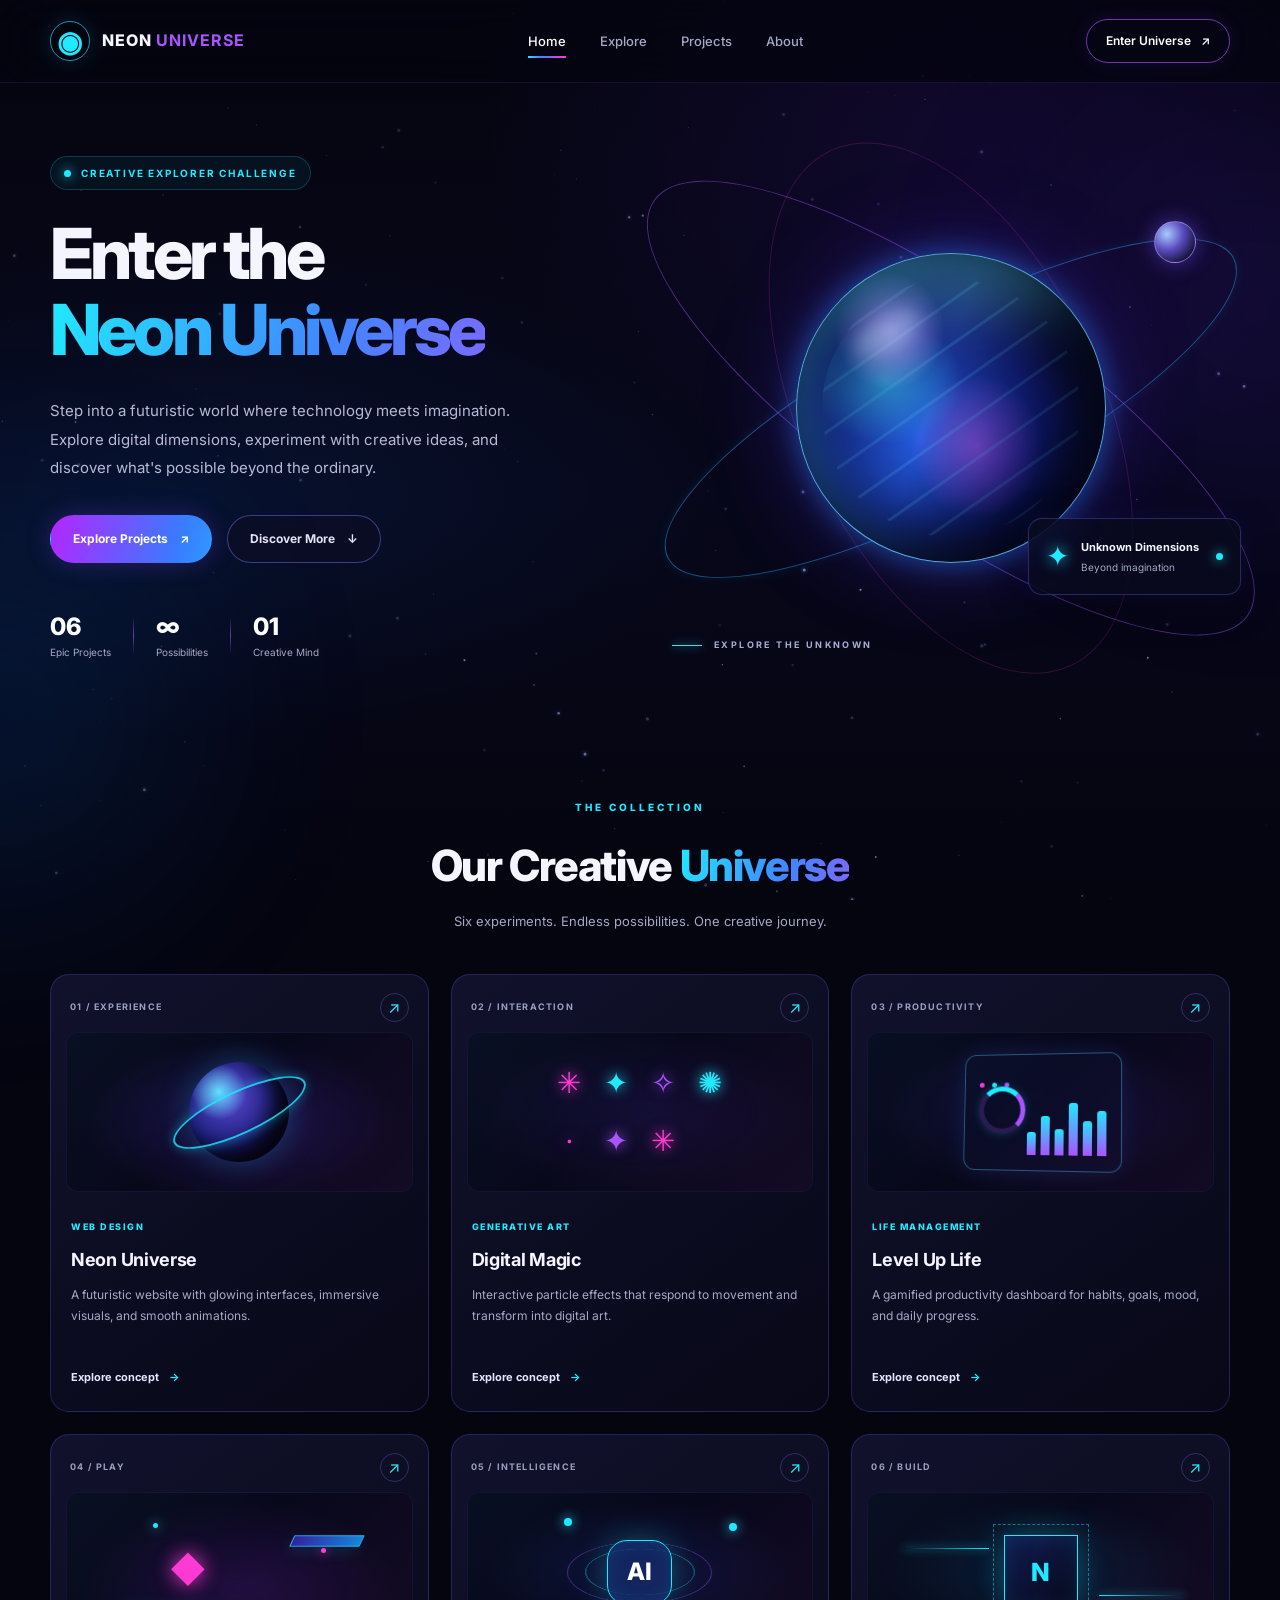
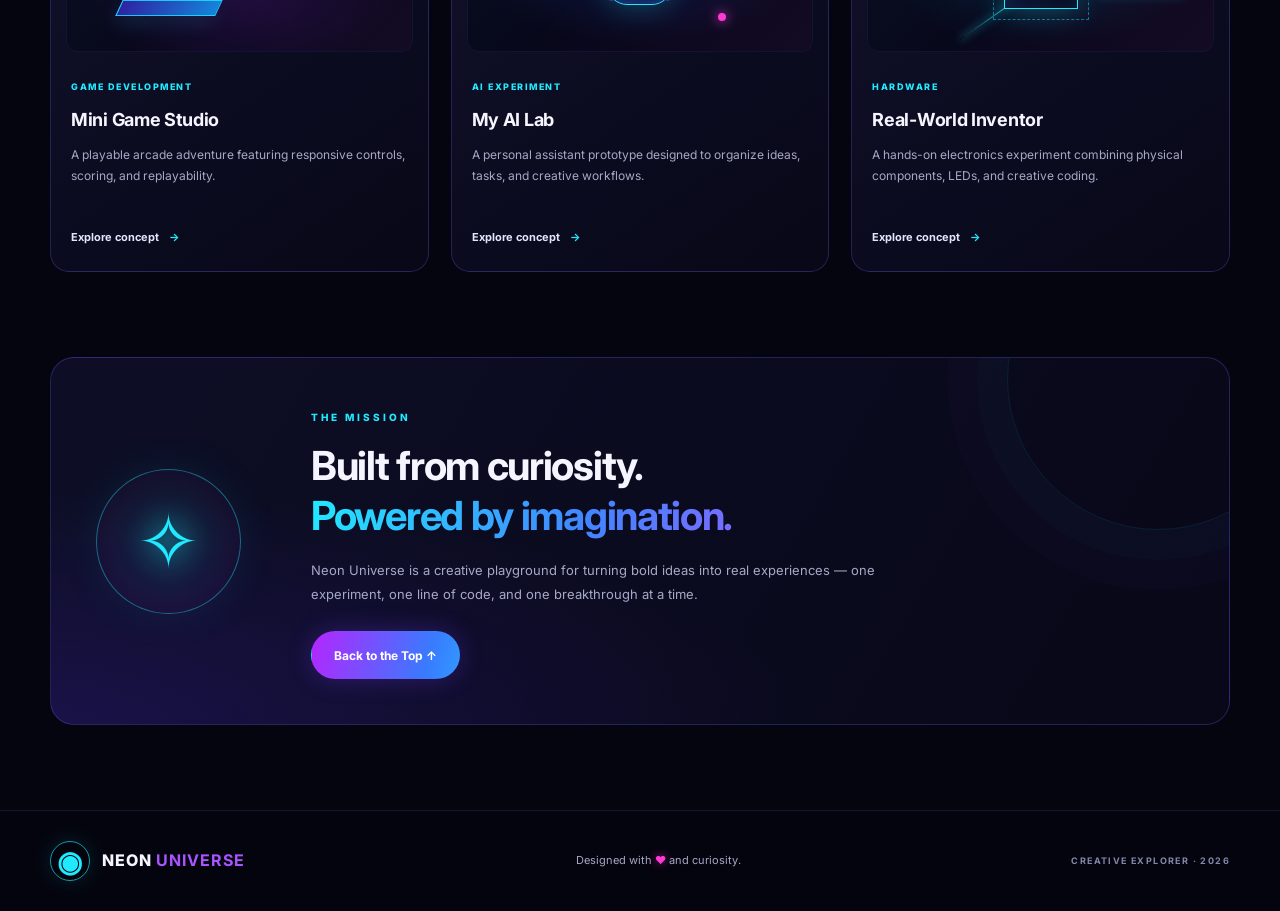
==== commit 9b633fb9: "Update index.html" ====
--- a/neon-universe/index.html
+++ b/neon-universe/index.html
@@ -2,52 +2,38 @@
 <!DOCTYPE html>
 <html lang="en">
 <head>
-  <meta charset="UTF-8" />
-  <meta name="viewport" content="width=device-width, initial-scale=1.0" />
-  <meta name="theme-color" content="#070711" />
-
-  <meta
-    name="description"
-    content="Enter Neon Universe — an interactive digital playground exploring creativity, technology, futuristic worlds, and imagination."
-  />
-
-  <title>Neon Universe — Beyond Imagination</title>
-
-  <link rel="preconnect" href="https://fonts.googleapis.com" />
-  <link rel="preconnect" href="https://fonts.gstatic.com" crossorigin />
-
-  <link
-    href="https://fonts.googleapis.com/css2?family=Inter:wght@400;500;600;700;800&family=Orbitron:wght@400;500;600;700;800;900&display=swap"
-    rel="stylesheet"
-  />
-
-  <link rel="stylesheet" href="style.css" />
+  <meta charset="UTF-8">
+  <meta name="viewport" content="width=device-width, initial-scale=1.0">
+  <meta name="theme-color" content="#050510">
+
+  <title>Neon Universe | Explore Beyond</title>
+  <meta name="description" content="Step into Neon Universe — a futuristic world of creative experiments, interactive projects, digital art and technology.">
+
+  <link rel="preconnect" href="https://fonts.googleapis.com">
+  <link rel="preconnect" href="https://fonts.gstatic.com" crossorigin>
+  <link href="https://fonts.googleapis.com/css2?family=Inter:wght@400;500;600;700;800;900&display=swap" rel="stylesheet">
+
+  <link rel="stylesheet" href="style.css">
   <script src="script.js" defer></script>
 </head>
 
 <body>
-  <!-- Interactive cursor glow -->
-  <div class="cursor-glow" aria-hidden="true"></div>
-
-  <!-- Background atmosphere -->
-  <div class="ambient ambient-one" aria-hidden="true"></div>
-  <div class="ambient ambient-two" aria-hidden="true"></div>
-  <div class="ambient ambient-three" aria-hidden="true"></div>
-
+  <div class="ambient ambient-one"></div>
+  <div class="ambient ambient-two"></div>
   <canvas id="starfield" aria-hidden="true"></canvas>
 
   <!-- Navigation -->
   <header class="site-header">
     <nav class="navbar container" aria-label="Main navigation">
-      <a class="brand" href="#home" aria-label="Neon Universe home">
-        <span class="brand-icon" aria-hidden="true">✦</span>
-        <span>NEON<span class="brand-accent"> UNIVERSE</span></span>
+      <a href="#home" class="brand" aria-label="Neon Universe home">
+        <span class="brand-icon">◉</span>
+        <span>NEON <strong>UNIVERSE</strong></span>
       </a>
 
       <button
         class="menu-toggle"
-        type="button"
-        aria-label="Toggle navigation"
+        id="menu-toggle"
+        aria-label="Open navigation"
         aria-expanded="false"
         aria-controls="nav-links"
       >
@@ -57,379 +43,241 @@
       </button>
 
       <div class="nav-links" id="nav-links">
-        <a class="nav-link active" href="#home">Home</a>
-        <a class="nav-link" href="#explore">Explore</a>
-        <a class="nav-link" href="#projects">Projects</a>
-        <a class="nav-link" href="#about">About</a>
-        <a class="nav-cta" href="#projects">
-          Enter Universe <span aria-hidden="true">↗</span>
-        </a>
-      </div>
+        <a href="#home" class="nav-link active">Home</a>
+        <a href="#explore" class="nav-link">Explore</a>
+        <a href="#projects" class="nav-link">Projects</a>
+        <a href="#about" class="nav-link">About</a>
+      </div>
+
+      <a href="#projects" class="nav-cta">
+        Enter Universe <span aria-hidden="true">↗</span>
+      </a>
     </nav>
   </header>
 
   <main>
     <!-- Hero -->
-    <section class="hero section" id="home">
-      <div class="container hero-grid">
-        <div class="hero-content">
-          <div class="eyebrow">
-            <span class="status-dot" aria-hidden="true"></span>
-            <span>THE FUTURE IS YOURS TO CREATE</span>
-          </div>
-
-          <h1>
-            ENTER THE
-            <span class="gradient-text">NEON</span>
-            <span class="outline-text">UNIVERSE<span class="hero-period">.</span></span>
-          </h1>
-
-          <p class="hero-description">
-            A digital playground where imagination meets technology.
-            Explore extraordinary ideas, experiment with the impossible,
-            and create something that feels like the future.
-          </p>
-
-          <div class="hero-actions">
-            <a class="button button-primary" href="#explore">
-              Explore the Universe
-              <span aria-hidden="true">↗</span>
-            </a>
-
-            <a class="button button-secondary" href="#projects">
-              <span class="play-icon" aria-hidden="true">▶</span>
-              Discover Projects
-            </a>
-          </div>
-
-          <div class="hero-stats">
-            <div class="stat">
-              <span class="stat-number">∞</span>
-              <span class="stat-label">Possibilities</span>
-            </div>
-
-            <div class="stat-divider" aria-hidden="true"></div>
-
-            <div class="stat">
-              <span class="stat-number">06</span>
-              <span class="stat-label">Experiences</span>
-            </div>
-
-            <div class="stat-divider" aria-hidden="true"></div>
-
-            <div class="stat">
-              <span class="stat-number">01</span>
-              <span class="stat-label">Universe</span>
-            </div>
-          </div>
-        </div>
-
-        <!-- Planet and orbital visual -->
-        <div class="hero-visual" id="explore" aria-label="A futuristic neon planet surrounded by orbital rings">
-          <div class="visual-label visual-label-top">
-            <span class="label-line" aria-hidden="true"></span>
-            <span>UNKNOWN TERRITORY</span>
-          </div>
-
-          <div class="planet-system">
-            <div class="orbit orbit-one"></div>
-            <div class="orbit orbit-two"></div>
-            <div class="orbit orbit-three"></div>
-
-            <div class="planet-glow"></div>
-
-            <div class="planet">
-              <div class="planet-shine"></div>
-              <div class="planet-surface"></div>
-              <div class="planet-shadow"></div>
-            </div>
-
-            <div class="moon"></div>
-            <div class="planet-particle particle-one"></div>
-            <div class="planet-particle particle-two"></div>
-            <div class="planet-particle particle-three"></div>
-
-            <div class="floating-card floating-card-top">
-              <span class="floating-icon cyan" aria-hidden="true">✧</span>
-              <div>
-                <span class="floating-title">SYSTEM ONLINE</span>
-                <span class="floating-subtitle">All dimensions active</span>
-              </div>
-              <span class="mini-status" aria-hidden="true"></span>
-            </div>
-
-            <div class="floating-card floating-card-bottom">
-              <span class="signal-icon" aria-hidden="true">⌁</span>
-              <div>
-                <span class="floating-title">SIGNAL DETECTED</span>
-                <span class="floating-subtitle">A new world awaits</span>
+    <section class="hero container" id="home">
+      <div class="hero-content">
+        <div class="eyebrow">
+          <span class="status-dot"></span>
+          CREATIVE EXPLORER CHALLENGE
+        </div>
+
+        <h1>
+          Enter the<br>
+          <span class="gradient-text">Neon Universe</span>
+        </h1>
+
+        <p class="hero-description">
+          Step into a futuristic world where technology meets imagination.
+          Explore digital dimensions, experiment with creative ideas, and
+          discover what's possible beyond the ordinary.
+        </p>
+
+        <div class="hero-actions">
+          <a href="#projects" class="button button-primary">
+            Explore Projects <span aria-hidden="true">↗</span>
+          </a>
+
+          <a href="#about" class="button button-secondary">
+            Discover More <span aria-hidden="true">↓</span>
+          </a>
+        </div>
+
+        <div class="hero-stats">
+          <div class="stat">
+            <span class="stat-number">06</span>
+            <span class="stat-label">Epic Projects</span>
+          </div>
+
+          <div class="stat-divider"></div>
+
+          <div class="stat">
+            <span class="stat-number">∞</span>
+            <span class="stat-label">Possibilities</span>
+          </div>
+
+          <div class="stat-divider"></div>
+
+          <div class="stat">
+            <span class="stat-number">01</span>
+            <span class="stat-label">Creative Mind</span>
+          </div>
+        </div>
+      </div>
+
+      <div class="hero-visual" id="explore">
+        <div class="orbit orbit-one"></div>
+        <div class="orbit orbit-two"></div>
+        <div class="orbit orbit-three"></div>
+
+        <div class="planet">
+          <div class="planet-glow"></div>
+          <div class="planet-surface"></div>
+        </div>
+
+        <div class="planet-moon"></div>
+
+        <div class="floating-card">
+          <span class="floating-card-icon">✦</span>
+          <div>
+            <strong>Unknown Dimensions</strong>
+            <p>Beyond imagination</p>
+          </div>
+          <span class="live-indicator"></span>
+        </div>
+
+        <div class="visual-caption">
+          <span class="caption-line"></span>
+          <span>EXPLORE THE UNKNOWN</span>
+        </div>
+      </div>
+    </section>
+
+    <!-- Projects -->
+    <section class="projects-section container" id="projects">
+      <div class="section-heading">
+        <span class="section-kicker">THE COLLECTION</span>
+        <h2>Our Creative <span class="gradient-text">Universe</span></h2>
+        <p>Six experiments. Endless possibilities. One creative journey.</p>
+      </div>
+
+      <div class="project-grid">
+        <article class="project-card project-neon">
+          <div class="project-top">
+            <span class="project-number">01 / EXPERIENCE</span>
+            <span class="project-arrow">↗</span>
+          </div>
+          <div class="project-art art-planet">
+            <div class="mini-orbit"></div>
+            <div class="mini-planet"></div>
+          </div>
+          <div class="project-info">
+            <span class="project-tag">WEB DESIGN</span>
+            <h3>Neon Universe</h3>
+            <p>A futuristic website with glowing interfaces, immersive visuals, and smooth animations.</p>
+            <a href="#home" class="project-link">Explore concept <span>→</span></a>
+          </div>
+        </article>
+
+        <article class="project-card project-particles">
+          <div class="project-top">
+            <span class="project-number">02 / INTERACTION</span>
+            <span class="project-arrow">↗</span>
+          </div>
+          <div class="project-art art-particles">
+            <span>✳</span><span>✦</span><span>✧</span><span>✺</span>
+            <span>·</span><span>✦</span><span>✳</span>
+          </div>
+          <div class="project-info">
+            <span class="project-tag">GENERATIVE ART</span>
+            <h3>Digital Magic</h3>
+            <p>Interactive particle effects that respond to movement and transform into digital art.</p>
+            <a href="#about" class="project-link">Explore concept <span>→</span></a>
+          </div>
+        </article>
+
+        <article class="project-card project-life">
+          <div class="project-top">
+            <span class="project-number">03 / PRODUCTIVITY</span>
+            <span class="project-arrow">↗</span>
+          </div>
+          <div class="project-art art-dashboard">
+            <div class="dashboard-window">
+              <span class="dashboard-dot"></span>
+              <span class="dashboard-dot"></span>
+              <span class="dashboard-dot"></span>
+              <div class="dashboard-ring"></div>
+              <div class="dashboard-bars">
+                <i></i><i></i><i></i><i></i><i></i><i></i>
               </div>
             </div>
           </div>
-
-          <div class="visual-label visual-label-bottom">
-            <span class="coordinates">37° 14' 06.2" N</span>
-            <span class="label-line" aria-hidden="true"></span>
-            <span>SECTOR 001</span>
-          </div>
-        </div>
-      </div>
-
-      <a class="scroll-indicator" href="#projects">
-        <span class="scroll-line" aria-hidden="true"></span>
-        <span>SCROLL TO EXPLORE</span>
-        <span aria-hidden="true">↓</span>
-      </a>
+          <div class="project-info">
+            <span class="project-tag">LIFE MANAGEMENT</span>
+            <h3>Level Up Life</h3>
+            <p>A gamified productivity dashboard for habits, goals, mood, and daily progress.</p>
+            <a href="#about" class="project-link">Explore concept <span>→</span></a>
+          </div>
+        </article>
+
+        <article class="project-card project-game">
+          <div class="project-top">
+            <span class="project-number">04 / PLAY</span>
+            <span class="project-arrow">↗</span>
+          </div>
+          <div class="project-art art-game">
+            <div class="game-star star-a"></div>
+            <div class="game-star star-b"></div>
+            <div class="game-platform platform-a"></div>
+            <div class="game-platform platform-b"></div>
+            <div class="game-character">◆</div>
+          </div>
+          <div class="project-info">
+            <span class="project-tag">GAME DEVELOPMENT</span>
+            <h3>Mini Game Studio</h3>
+            <p>A playable arcade adventure featuring responsive controls, scoring, and replayability.</p>
+            <a href="#about" class="project-link">Explore concept <span>→</span></a>
+          </div>
+        </article>
+
+        <article class="project-card project-ai">
+          <div class="project-top">
+            <span class="project-number">05 / INTELLIGENCE</span>
+            <span class="project-arrow">↗</span>
+          </div>
+          <div class="project-art art-ai">
+            <div class="ai-core">AI</div>
+            <div class="ai-ring ai-ring-one"></div>
+            <div class="ai-ring ai-ring-two"></div>
+            <span class="ai-node node-a"></span>
+            <span class="ai-node node-b"></span>
+            <span class="ai-node node-c"></span>
+          </div>
+          <div class="project-info">
+            <span class="project-tag">AI EXPERIMENT</span>
+            <h3>My AI Lab</h3>
+            <p>A personal assistant prototype designed to organize ideas, tasks, and creative workflows.</p>
+            <a href="#about" class="project-link">Explore concept <span>→</span></a>
+          </div>
+        </article>
+
+        <article class="project-card project-inventor">
+          <div class="project-top">
+            <span class="project-number">06 / BUILD</span>
+            <span class="project-arrow">↗</span>
+          </div>
+          <div class="project-art art-hardware">
+            <div class="hardware-chip">N</div>
+            <div class="circuit circuit-a"></div>
+            <div class="circuit circuit-b"></div>
+            <div class="circuit circuit-c"></div>
+          </div>
+          <div class="project-info">
+            <span class="project-tag">HARDWARE</span>
+            <h3>Real-World Inventor</h3>
+            <p>A hands-on electronics experiment combining physical components, LEDs, and creative coding.</p>
+            <a href="#about" class="project-link">Explore concept <span>→</span></a>
+          </div>
+        </article>
+      </div>
     </section>
 
-    <!-- Projects -->
-    <section class="projects-section section" id="projects">
-      <div class="container">
-        <div class="section-heading">
-          <div class="eyebrow">
-            <span class="section-index">01 /</span>
-            <span>CHOOSE YOUR DIMENSION</span>
-          </div>
-
-          <div class="heading-row">
-            <div>
-              <h2>Explore the <span class="gradient-text">Unknown.</span></h2>
-              <p class="section-description">
-                Six portals. Endless possibilities. Which world will you enter?
-              </p>
-            </div>
-
-            <span class="heading-decoration" aria-hidden="true">✳</span>
-          </div>
-        </div>
-
-        <div class="projects-grid">
-          <!-- Project 1 -->
-          <article class="project-card">
-            <div class="project-art art-universe">
-              <div class="art-grid" aria-hidden="true"></div>
-              <div class="art-orbit art-orbit-one" aria-hidden="true"></div>
-              <div class="art-orbit art-orbit-two" aria-hidden="true"></div>
-              <div class="art-planet" aria-hidden="true"></div>
-              <span class="art-symbol" aria-hidden="true">✦</span>
-              <span class="art-number">01</span>
-            </div>
-
-            <div class="project-info">
-              <div class="project-meta">
-                <span class="project-category">DIGITAL WORLDS</span>
-                <span class="project-arrow" aria-hidden="true">↗</span>
-              </div>
-              <h3>Neon Universe</h3>
-              <p>Explore a futuristic world filled with cosmic visuals and interactive experiences.</p>
-              <a class="project-link" href="#about">
-                Explore dimension <span aria-hidden="true">→</span>
-              </a>
-            </div>
-          </article>
-
-          <!-- Project 2 -->
-          <article class="project-card">
-            <div class="project-art art-magic">
-              <div class="magic-ring magic-ring-one" aria-hidden="true"></div>
-              <div class="magic-ring magic-ring-two" aria-hidden="true"></div>
-              <div class="magic-core" aria-hidden="true">✧</div>
-              <span class="magic-spark spark-one" aria-hidden="true">✦</span>
-              <span class="magic-spark spark-two" aria-hidden="true">✧</span>
-              <span class="art-number">02</span>
-            </div>
-
-            <div class="project-info">
-              <div class="project-meta">
-                <span class="project-category">CREATIVE LAB</span>
-                <span class="project-arrow" aria-hidden="true">↗</span>
-              </div>
-              <h3>Digital Magic</h3>
-              <p>Discover beautiful visual experiments, digital art, and unexpected ideas.</p>
-              <a class="project-link" href="#about">
-                Discover magic <span aria-hidden="true">→</span>
-              </a>
-            </div>
-          </article>
-
-          <!-- Project 3 -->
-          <article class="project-card">
-            <div class="project-art art-level">
-              <div class="level-sun" aria-hidden="true"></div>
-              <div class="level-mountain mountain-one" aria-hidden="true"></div>
-              <div class="level-mountain mountain-two" aria-hidden="true"></div>
-              <div class="level-platform" aria-hidden="true"></div>
-              <span class="level-symbol" aria-hidden="true">↑</span>
-              <span class="art-number">03</span>
-            </div>
-
-            <div class="project-info">
-              <div class="project-meta">
-                <span class="project-category">SELF EVOLUTION</span>
-                <span class="project-arrow" aria-hidden="true">↗</span>
-              </div>
-              <h3>Level Up Life</h3>
-              <p>Turn personal growth into a game and make every small win count.</p>
-              <a class="project-link" href="#about">
-                Start leveling up <span aria-hidden="true">→</span>
-              </a>
-            </div>
-          </article>
-
-          <!-- Project 4 -->
-          <article class="project-card">
-            <div class="project-art art-game">
-              <div class="game-window">
-                <div class="game-window-bar">
-                  <span></span><span></span><span></span>
-                </div>
-                <div class="game-screen">
-                  <span class="game-player" aria-hidden="true">▲</span>
-                  <span class="game-enemy enemy-one" aria-hidden="true">◆</span>
-                  <span class="game-enemy enemy-two" aria-hidden="true">◆</span>
-                  <span class="game-ground" aria-hidden="true"></span>
-                </div>
-              </div>
-              <span class="art-number">04</span>
-            </div>
-
-            <div class="project-info">
-              <div class="project-meta">
-                <span class="project-category">MINI GAMES</span>
-                <span class="project-arrow" aria-hidden="true">↗</span>
-              </div>
-              <h3>Mini Game Studio</h3>
-              <p>Enter a playful arcade of tiny games, unexpected challenges, and fun.</p>
-              <a class="project-link" href="#about">
-                Play something <span aria-hidden="true">→</span>
-              </a>
-            </div>
-          </article>
-
-          <!-- Project 5 -->
-          <article class="project-card">
-            <div class="project-art art-ai">
-              <div class="ai-orbit ai-orbit-one" aria-hidden="true"></div>
-              <div class="ai-orbit ai-orbit-two" aria-hidden="true"></div>
-              <div class="ai-core" aria-hidden="true">
-                <span>AI</span>
-              </div>
-              <span class="ai-node ai-node-one" aria-hidden="true"></span>
-              <span class="ai-node ai-node-two" aria-hidden="true"></span>
-              <span class="ai-node ai-node-three" aria-hidden="true"></span>
-              <span class="art-number">05</span>
-            </div>
-
-            <div class="project-info">
-              <div class="project-meta">
-                <span class="project-category">ARTIFICIAL INTELLIGENCE</span>
-                <span class="project-arrow" aria-hidden="true">↗</span>
-              </div>
-              <h3>My AI Lab</h3>
-              <p>Experiment with intelligent tools, futuristic concepts, and creative AI.</p>
-              <a class="project-link" href="#about">
-                Enter the lab <span aria-hidden="true">→</span>
-              </a>
-            </div>
-          </article>
-
-          <!-- Project 6 -->
-          <article class="project-card">
-            <div class="project-art art-inventor">
-              <div class="inventor-cube">
-                <span class="cube-face cube-front" aria-hidden="true"></span>
-                <span class="cube-face cube-side" aria-hidden="true"></span>
-                <span class="cube-face cube-top" aria-hidden="true"></span>
-              </div>
-              <div class="inventor-rays" aria-hidden="true"></div>
-              <span class="inventor-spark" aria-hidden="true">✦</span>
-              <span class="art-number">06</span>
-            </div>
-
-            <div class="project-info">
-              <div class="project-meta">
-                <span class="project-category">REAL-WORLD IDEAS</span>
-                <span class="project-arrow" aria-hidden="true">↗</span>
-              </div>
-              <h3>Real-World Inventor</h3>
-              <p>Transform wild ideas into practical experiments, prototypes, and inventions.</p>
-              <a class="project-link" href="#about">
-                Build the future <span aria-hidden="true">→</span>
-              </a>
-            </div>
-          </article>
-        </div>
-      </div>
-    </section>
-
     <!-- About -->
-    <section class="about-section section" id="about">
-      <div class="container about-grid">
+    <section class="about-section container" id="about">
+      <div class="about-panel">
+        <div class="about-symbol">✧</div>
         <div class="about-content">
-          <div class="eyebrow">
-            <span class="section-index">02 /</span>
-            <span>OUR PHILOSOPHY</span>
-          </div>
-
-          <h2>
-            Built for the
-            <span class="gradient-text">curious.</span>
-          </h2>
-
+          <span class="section-kicker">THE MISSION</span>
+          <h2>Built from curiosity.<br><span class="gradient-text">Powered by imagination.</span></h2>
           <p>
-            The universe doesn't end at what you already know.
-            It begins with the questions you dare to ask.
+            Neon Universe is a creative playground for turning bold ideas into
+            real experiences — one experiment, one line of code, and one
+            breakthrough at a time.
           </p>
-
-          <p>
-            Neon Universe is a playground for experimentation, creativity,
-            technology, and ideas that refuse to stay ordinary.
-          </p>
-
-          <a class="button button-primary" href="#home">
-            Back to the beginning <span aria-hidden="true">↑</span>
-          </a>
-        </div>
-
-        <div class="about-visual">
-          <div class="about-frame">
-            <div class="about-frame-grid" aria-hidden="true"></div>
-            <div class="about-portal">
-              <div class="portal-ring portal-ring-one"></div>
-              <div class="portal-ring portal-ring-two"></div>
-              <div class="portal-ring portal-ring-three"></div>
-              <div class="portal-core"></div>
-            </div>
-
-            <div class="about-caption">
-              <span class="status-dot" aria-hidden="true"></span>
-              <span>REALITY IS JUST THE BEGINNING</span>
-            </div>
-            <span class="about-corner about-corner-one" aria-hidden="true"></span>
-            <span class="about-corner about-corner-two" aria-hidden="true"></span>
-          </div>
-        </div>
-      </div>
-    </section>
-
-    <!-- Final CTA -->
-    <section class="final-cta section">
-      <div class="container final-cta-inner">
-        <div class="eyebrow">
-          <span class="status-dot" aria-hidden="true"></span>
-          <span>YOUR NEXT ADVENTURE STARTS HERE</span>
-        </div>
-
-        <h2>Think beyond <span class="gradient-text">ordinary.</span></h2>
-
-        <p>
-          The future belongs to those who imagine it.
-          Make something extraordinary.
-        </p>
-
-        <a class="button button-primary" href="#home">
-          Explore Again <span aria-hidden="true">↗</span>
-        </a>
+          <a href="#home" class="button button-primary">Back to the Top ↑</a>
+        </div>
       </div>
     </section>
   </main>
@@ -437,30 +285,15 @@
   <!-- Footer -->
   <footer class="site-footer">
     <div class="container footer-inner">
-      <a class="brand footer-brand" href="#home">
-        <span class="brand-icon" aria-hidden="true">✦</span>
-        <span>NEON<span class="brand-accent"> UNIVERSE</span></span>
+      <a href="#home" class="brand">
+        <span class="brand-icon">◉</span>
+        <span>NEON <strong>UNIVERSE</strong></span>
       </a>
 
-      <p class="footer-note">
-        Designed for dreamers. Built for explorers.
-      </p>
-
-      <a class="back-to-top" href="#home" aria-label="Back to top">
-        ↑
-      </a>
-    </div>
-
-    <div class="container footer-bottom">
-      <span>© <span id="current-year">2026</span> Neon Universe</span>
-      <span>MADE WITH CURIOSITY <span class="footer-heart">✦</span></span>
+      <p>Designed with <span class="heart">♥</span> and curiosity.</p>
+
+      <span class="footer-credit">CREATIVE EXPLORER · 2026</span>
     </div>
   </footer>
-
-  <script>
-    // Keep the copyright year current.
-    document.getElementById("current-year").textContent =
-      new Date().getFullYear();
-  </script>
 </body>
 </html>
--- a/neon-universe/style.css
+++ b/neon-universe/style.css
@@ -1576,3 +1576,101 @@
     transition-duration: 0.01ms !important;
   }
 }
+
+
+
+
+/* =========================================
+   PLANET VISIBILITY FIX
+   Keep the original planet visible; keep cards as overlays around it.
+========================================= */
+
+.hero-visual {
+  position: relative;
+  min-height: 520px;
+  overflow: visible;
+}
+
+.planet-system {
+  position: relative;
+  width: min(100%, 500px);
+  aspect-ratio: 1;
+  display: grid;
+  place-items: center;
+  overflow: visible;
+}
+
+.planet-system > .planet {
+  position: absolute;
+  display: block;
+  z-index: 2;
+  top: 50%;
+  left: 50%;
+  width: clamp(230px, 27vw, 310px);
+  height: auto;
+  aspect-ratio: 1;
+  transform: translate(-50%, -50%);
+  opacity: 1;
+  visibility: visible;
+}
+
+.planet-system > .planet-glow {
+  position: absolute;
+  z-index: 1;
+  top: 50%;
+  left: 50%;
+  width: 78%;
+  aspect-ratio: 1;
+  transform: translate(-50%, -50%);
+  pointer-events: none;
+}
+
+.planet-system > .orbit {
+  z-index: 3;
+  top: 50%;
+  left: 50%;
+}
+
+.planet-system > .moon,
+.planet-system > .planet-particle {
+  z-index: 4;
+}
+
+.planet-system > .floating-card {
+  z-index: 5;
+  max-width: 205px;
+  box-sizing: border-box;
+}
+
+.planet-system > .floating-card-top {
+  top: 12%;
+  right: -1%;
+  bottom: auto;
+  left: auto;
+}
+
+.planet-system > .floating-card-bottom {
+  right: auto;
+  bottom: 12%;
+  left: -2%;
+}
+
+@media (max-width: 1000px) {
+  .hero-visual { min-height: 430px; }
+  .planet-system { width: min(100%, 420px); }
+  .planet-system > .planet { width: clamp(220px, 29vw, 270px); }
+}
+
+@media (max-width: 680px) {
+  .hero-visual { min-height: 370px; }
+  .planet-system { width: min(100%, 360px); }
+  .planet-system > .planet { width: clamp(220px, 64vw, 280px); }
+  .planet-system > .floating-card-top {
+    top: 4%;
+    right: 0;
+  }
+  .planet-system > .floating-card-bottom {
+    bottom: 4%;
+    left: 0;
+  }
+}
